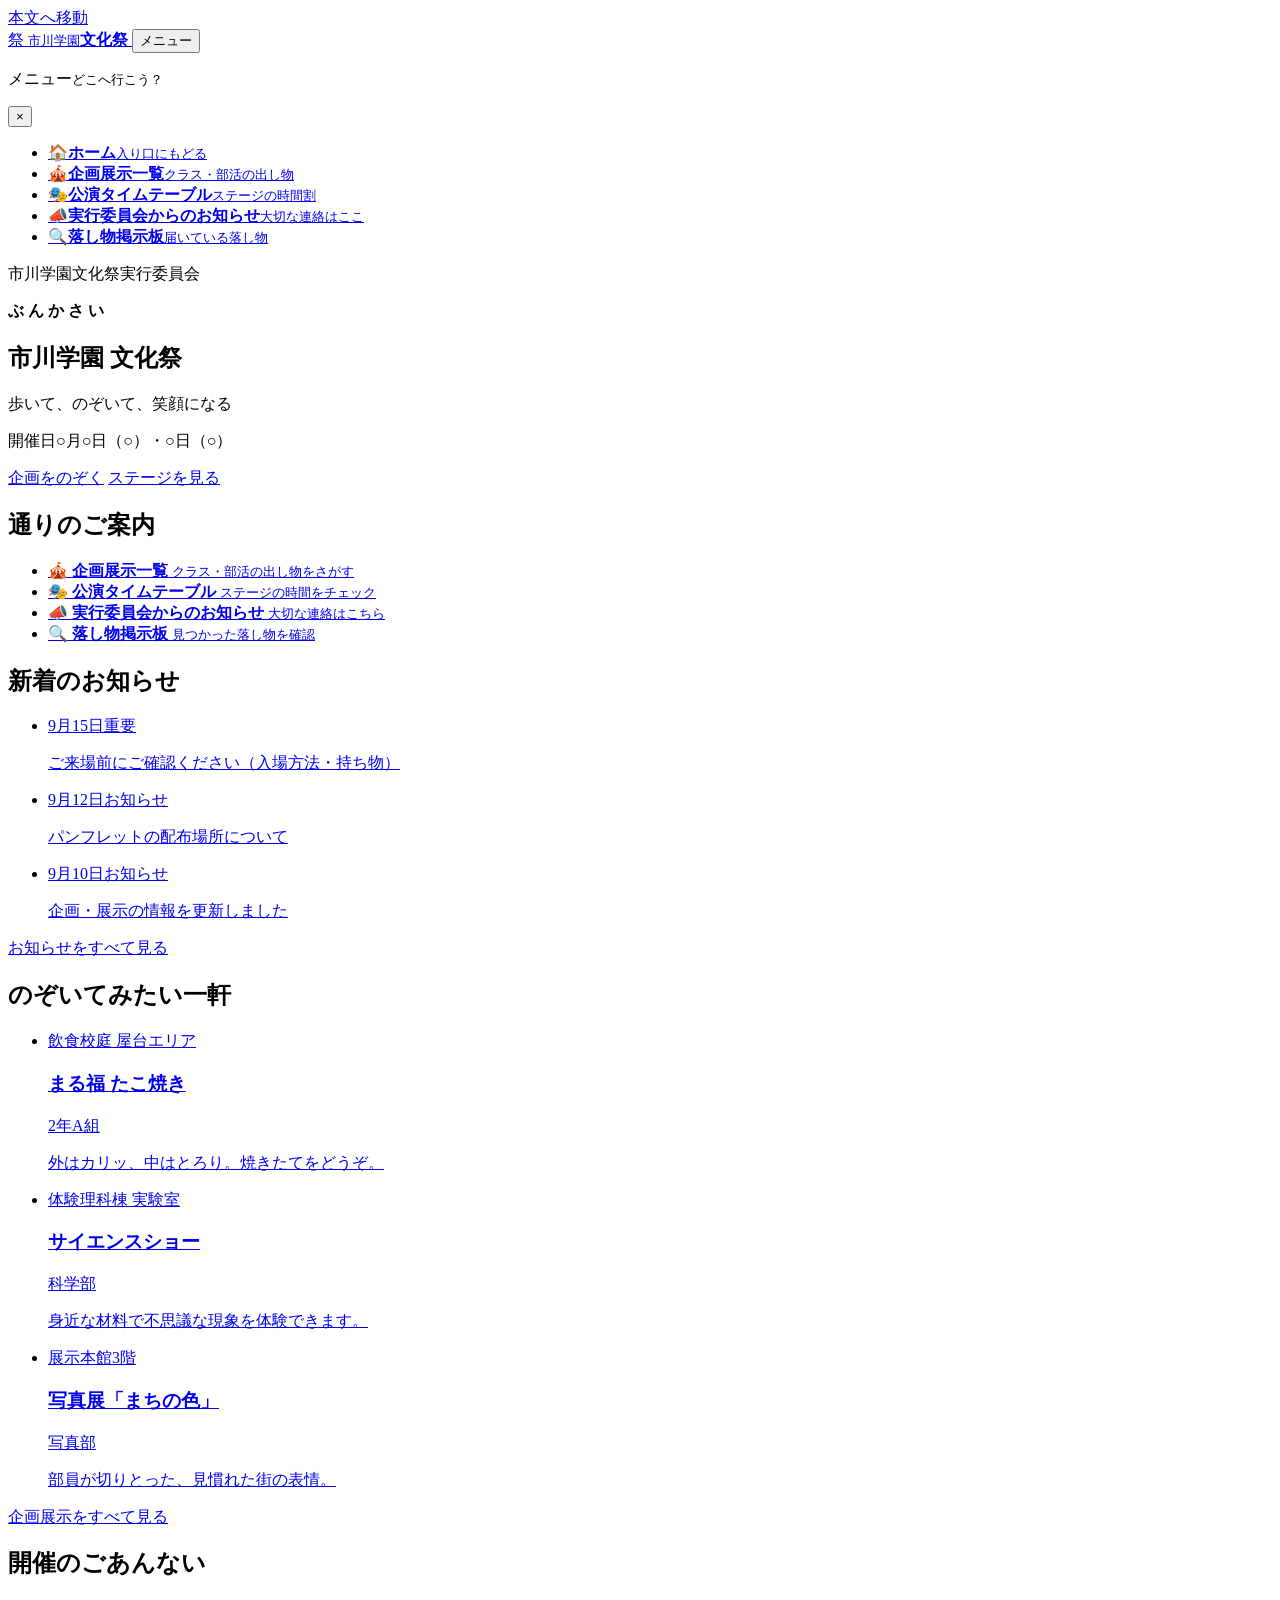
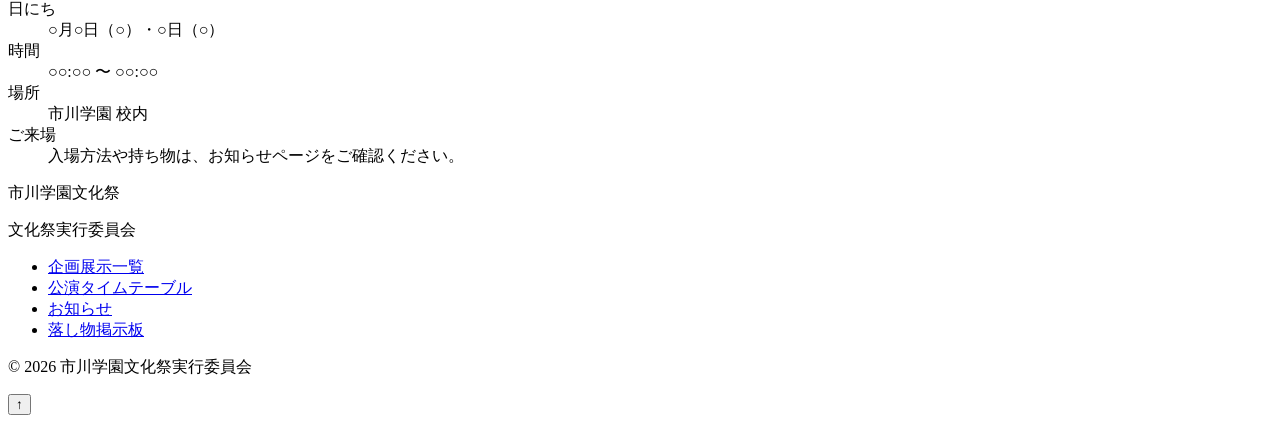
==== index.html @ 0e33b3a8 "Add files via upload" ====
<!DOCTYPE html>
<html lang="ja">
<head>
  <meta charset="UTF-8">
  <meta name="viewport" content="width=device-width, initial-scale=1, viewport-fit=cover">
  <meta name="theme-color" content="#FFF7E6">
  <title>市川学園文化祭 ホームページ</title>
  <meta name="description" content="市川学園文化祭のホームページ。企画展示、公演タイムテーブル、実行委員会からのお知らせ、落し物掲示板をご案内します。">
  <link rel="stylesheet" href="css/style.css">
  <script src="js/main.js" defer></script>
</head>
<body>
<a class="skip" href="#main">本文へ移動</a>

<div class="app">

  <!-- ===== ヘッダー ===== -->
  <header class="site-header">
    <div class="site-header__bar">
      <a class="brand" href="index.html" aria-label="市川学園文化祭 ホームへ">
        <span class="brand__mark" aria-hidden="true">祭</span>
        <span class="brand__text"><small>市川学園</small><strong>文化祭</strong></span>
      </a>
      <button class="menu-btn" type="button" aria-expanded="false" aria-controls="drawer" aria-label="メニューを開閉する" data-menu-toggle>
        <span class="menu-btn__icon" aria-hidden="true"><i></i><i></i><i></i></span>
        <span class="menu-btn__label">メニュー</span>
      </button>
    </div>
    <div class="awning" aria-hidden="true"></div>
  </header>

  <!-- ===== ハンバーガーメニュー ===== -->
  <div class="drawer-overlay" data-menu-close></div>
  <nav class="drawer" id="drawer" aria-label="メインメニュー">
    <div class="awning" aria-hidden="true"></div>
    <div class="drawer__head">
      <p class="drawer__title">メニュー<small>どこへ行こう？</small></p>
      <button class="drawer__close" type="button" data-menu-close aria-label="メニューを閉じる">×</button>
    </div>
    <ul class="drawer__list">
      <li data-c="mustard"><a href="index.html" aria-current="page"><span class="drawer__ico" aria-hidden="true">🏠</span><span><b>ホーム</b><small>入り口にもどる</small></span></a></li>
      <li data-c="red"><a href="exhibits.html"><span class="drawer__ico" aria-hidden="true">🎪</span><span><b>企画展示一覧</b><small>クラス・部活の出し物</small></span></a></li>
      <li data-c="blue"><a href="timetable.html"><span class="drawer__ico" aria-hidden="true">🎭</span><span><b>公演タイムテーブル</b><small>ステージの時間割</small></span></a></li>
      <li data-c="mustard"><a href="news.html"><span class="drawer__ico" aria-hidden="true">📣</span><span><b>実行委員会からのお知らせ</b><small>大切な連絡はここ</small></span></a></li>
      <li data-c="green"><a href="lostfound.html"><span class="drawer__ico" aria-hidden="true">🔍</span><span><b>落し物掲示板</b><small>届いている落し物</small></span></a></li>
    </ul>
    <p class="drawer__foot">市川学園文化祭実行委員会</p>
  </nav>

  <main id="main">

    <!-- ===== ホーム：最初に見せる看板 ===== -->
    <section class="hero" aria-labelledby="hero-title">
      <div class="lanterns" aria-hidden="true">
        <span class="lantern"><b>ぶ</b></span>
        <span class="lantern"><b>ん</b></span>
        <span class="lantern"><b>か</b></span>
        <span class="lantern"><b>さ</b></span>
        <span class="lantern"><b>い</b></span>
      </div>

      <div class="hero__sign">
        <h1 class="hero__title" id="hero-title">
          <span class="hero__school">市川学園</span>
          <span class="hero__fest">文化祭</span>
        </h1>
        <p class="hero__catch">歩いて、のぞいて、笑顔になる</p>
      </div>

      <!-- ★開催日は実際の日程に書きかえてください -->
      <p class="hero__date"><span>開催日</span>○月○日（○）・○日（○）</p>

      <div class="hero__cta">
        <a class="btn" href="exhibits.html">企画をのぞく</a>
        <a class="btn btn--ghost" href="timetable.html">ステージを見る</a>
      </div>
    </section>


    <!-- ===== 通りのご案内 ===== -->
    <section class="section" aria-labelledby="street-title">
      <h2 class="sec-title" id="street-title">通りのご案内</h2>
      <ul class="street">
        <li>
          <a class="shopfront shopfront--red" href="exhibits.html">
            <div class="awning" aria-hidden="true"></div>
            <div class="shopfront__body">
              <span class="shopfront__ico" aria-hidden="true">🎪</span>
              <strong>企画展示一覧</strong>
              <small>クラス・部活の出し物をさがす</small>
            </div>
          </a>
        </li>
        <li>
          <a class="shopfront shopfront--blue" href="timetable.html">
            <div class="awning" aria-hidden="true"></div>
            <div class="shopfront__body">
              <span class="shopfront__ico" aria-hidden="true">🎭</span>
              <strong>公演タイムテーブル</strong>
              <small>ステージの時間をチェック</small>
            </div>
          </a>
        </li>
        <li>
          <a class="shopfront shopfront--mustard" href="news.html">
            <div class="awning" aria-hidden="true"></div>
            <div class="shopfront__body">
              <span class="shopfront__ico" aria-hidden="true">📣</span>
              <strong>実行委員会からのお知らせ</strong>
              <small>大切な連絡はこちら</small>
            </div>
          </a>
        </li>
        <li>
          <a class="shopfront shopfront--green" href="lostfound.html">
            <div class="awning" aria-hidden="true"></div>
            <div class="shopfront__body">
              <span class="shopfront__ico" aria-hidden="true">🔍</span>
              <strong>落し物掲示板</strong>
              <small>見つかった落し物を確認</small>
            </div>
          </a>
        </li>
      </ul>
    </section>


    <!-- ===== 新着のお知らせ ===== -->
    <section class="section" aria-labelledby="news-title">
      <h2 class="sec-title" id="news-title">新着のお知らせ</h2>
      <ul class="news-mini">
        <li>
          <a href="news.html#n1">
            <div class="news-mini__meta"><time datetime="2026-09-15">9月15日</time><span class="tag tag--red">重要</span></div>
            <p class="news-mini__title">ご来場前にご確認ください（入場方法・持ち物）</p>
          </a>
        </li>
        <li>
          <a href="news.html#n2">
            <div class="news-mini__meta"><time datetime="2026-09-12">9月12日</time><span class="tag tag--blue">お知らせ</span></div>
            <p class="news-mini__title">パンフレットの配布場所について</p>
          </a>
        </li>
        <li>
          <a href="news.html#n3">
            <div class="news-mini__meta"><time datetime="2026-09-10">9月10日</time><span class="tag tag--blue">お知らせ</span></div>
            <p class="news-mini__title">企画・展示の情報を更新しました</p>
          </a>
        </li>
      </ul>
      <p class="more-link"><a href="news.html">お知らせをすべて見る</a></p>
    </section>


    <!-- ===== 気になる企画 ===== -->
    <section class="section" aria-labelledby="pick-title">
      <h2 class="sec-title" id="pick-title">のぞいてみたい一軒</h2>
      <ul class="hscroll">
        <li class="shop" data-category="food">
          <a class="shop__link" href="exhibits.html#e1">
            <div class="awning" aria-hidden="true"></div>
            <div class="shop__body">
              <div class="shop__meta"><span class="tag">飲食</span><span>校庭 屋台エリア</span></div>
              <h3 class="shop__title">まる福 たこ焼き</h3>
              <p class="shop__org">2年A組</p>
              <p class="shop__desc">外はカリッ、中はとろり。焼きたてをどうぞ。</p>
            </div>
          </a>
        </li>
        <li class="shop" data-category="experience">
          <a class="shop__link" href="exhibits.html#e5">
            <div class="awning" aria-hidden="true"></div>
            <div class="shop__body">
              <div class="shop__meta"><span class="tag">体験</span><span>理科棟 実験室</span></div>
              <h3 class="shop__title">サイエンスショー</h3>
              <p class="shop__org">科学部</p>
              <p class="shop__desc">身近な材料で不思議な現象を体験できます。</p>
            </div>
          </a>
        </li>
        <li class="shop" data-category="exhibit">
          <a class="shop__link" href="exhibits.html#e4">
            <div class="awning" aria-hidden="true"></div>
            <div class="shop__body">
              <div class="shop__meta"><span class="tag">展示</span><span>本館3階</span></div>
              <h3 class="shop__title">写真展「まちの色」</h3>
              <p class="shop__org">写真部</p>
              <p class="shop__desc">部員が切りとった、見慣れた街の表情。</p>
            </div>
          </a>
        </li>
      </ul>
      <p class="more-link"><a href="exhibits.html">企画展示をすべて見る</a></p>
    </section>


    <!-- ===== 開催のごあんない ===== -->
    <section class="section" aria-labelledby="info-title">
      <h2 class="sec-title" id="info-title">開催のごあんない</h2>
      <!-- ★実際の情報に書きかえてください -->
      <dl class="info">
        <div><dt>日にち</dt><dd>○月○日（○）・○日（○）</dd></div>
        <div><dt>時間</dt><dd>○○:○○ 〜 ○○:○○</dd></div>
        <div><dt>場所</dt><dd>市川学園 校内</dd></div>
        <div><dt>ご来場</dt><dd>入場方法や持ち物は、お知らせページをご確認ください。</dd></div>
      </dl>
    </section>

  </main>

  <!-- ===== フッター ===== -->
  <footer class="site-footer">
    <div class="bunting" aria-hidden="true"></div>
    <div class="site-footer__body">
      <p class="site-footer__name">市川学園文化祭</p>
      <p class="site-footer__sub">文化祭実行委員会</p>
      <ul class="footer-links">
        <li><a href="exhibits.html">企画展示一覧</a></li>
        <li><a href="timetable.html">公演タイムテーブル</a></li>
        <li><a href="news.html">お知らせ</a></li>
        <li><a href="lostfound.html">落し物掲示板</a></li>
      </ul>
      <p class="copy">© 2026 市川学園文化祭実行委員会</p>
    </div>
    <div class="pavement" aria-hidden="true"></div>
  </footer>

  <button class="to-top" type="button" aria-label="ページの先頭へ戻る">↑</button>
</div>
</body>
</html>
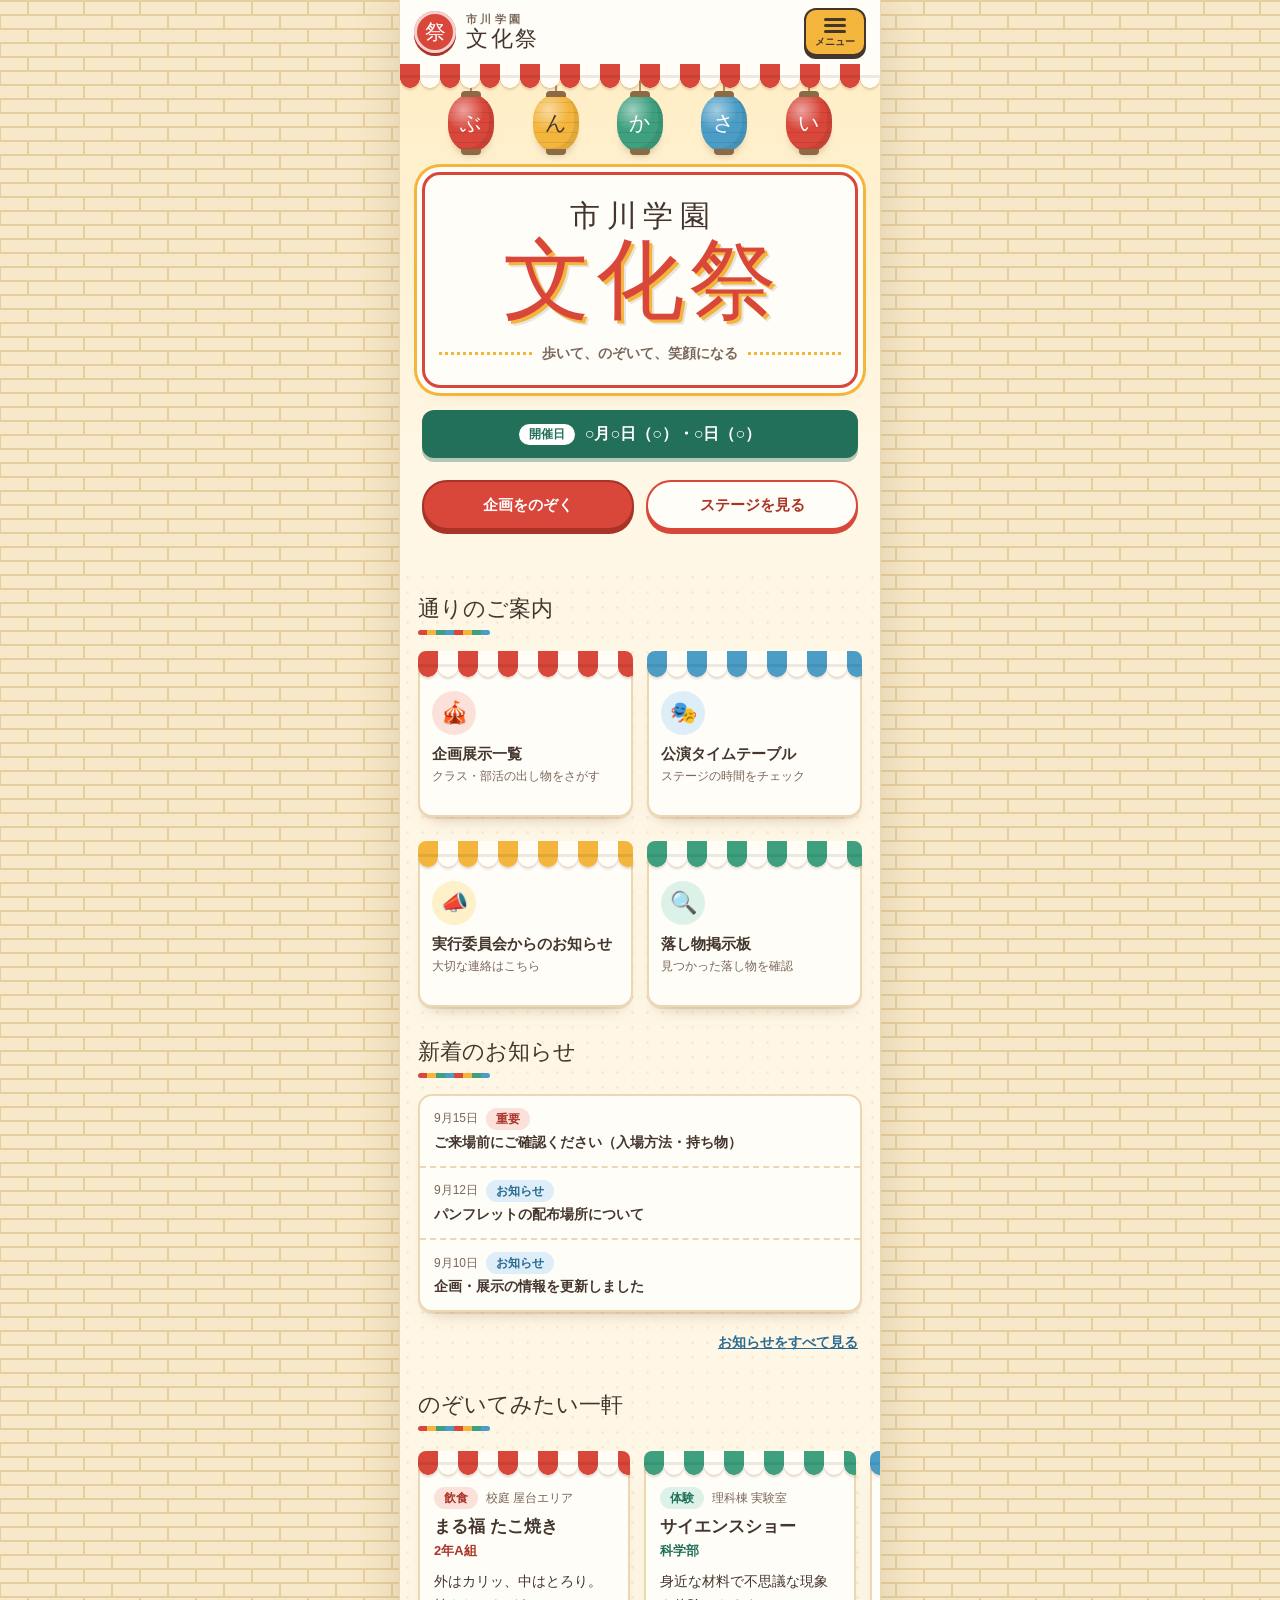
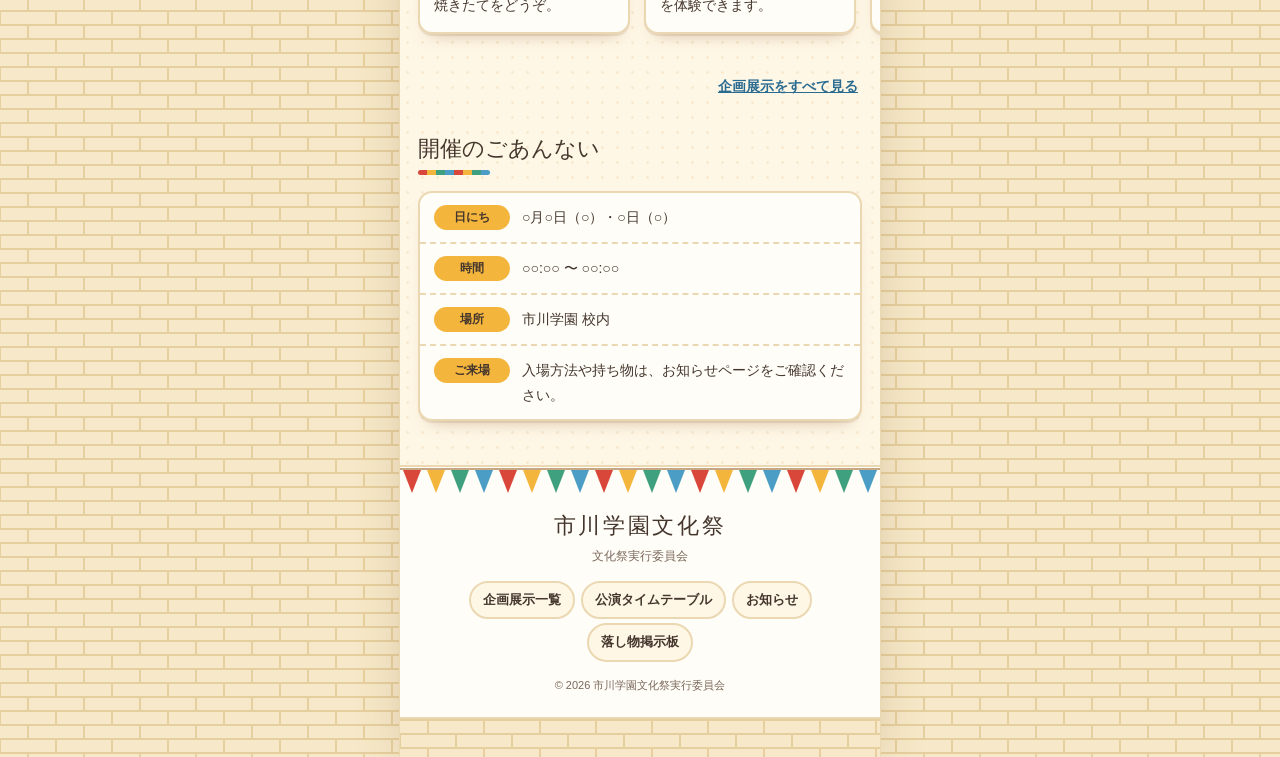
==== commit 7aef80c5: "Update index.html" ====
--- a/index.html
+++ b/index.html
@@ -6,7 +6,7 @@
   <meta name="theme-color" content="#FFF7E6">
   <title>市川学園文化祭 ホームページ</title>
   <meta name="description" content="市川学園文化祭のホームページ。企画展示、公演タイムテーブル、実行委員会からのお知らせ、落し物掲示板をご案内します。">
-  <link rel="stylesheet" href="css/style.css">
+  <link rel="stylesheet" href="style.css">
   <script src="js/main.js" defer></script>
 </head>
 <body>
--- a/style.css
+++ b/style.css
@@ -0,0 +1,1205 @@
+@charset "UTF-8";
+@import url("https://fonts.googleapis.com/css2?family=RocknRoll+One&family=Zen+Maru+Gothic:wght@400;500;700&display=swap");
+
+/* ==========================================================
+   市川学園文化祭 共通スタイル（全ページ共通）
+   テーマ：昼下がりの商店街
+   　日よけテント / 提灯 / 万国旗 / 石畳 / 掲示板
+   構成：
+     1. デザイントークン
+     2. ベース
+     3. レイアウト（アプリ枠・ヘッダー・ドロワー・フッター）
+     4. 共通パーツ（見出し・ボタン・タグ・チップ・検索）
+     5. ホーム
+     6. 企画展示一覧
+     7. 公演タイムテーブル
+     8. 実行委員会からのお知らせ
+     9. 落し物掲示板
+    10. モーション設定
+   ========================================================== */
+
+
+/* ---------- 1. デザイントークン ---------- */
+:root {
+  /* 画面幅：スマホ縦を基準。PCでは中央にこの幅で表示 */
+  --col: 480px;
+  --edge: max(0px, calc((100vw - var(--col)) / 2));
+
+  /* 地の色（すべて明るい生成り系） */
+  --cream: #FFF7E6;
+  --paper: #FFFDF7;
+  --sand: #F3E4C4;
+  --line: #EBD8B2;
+
+  /* 文字 */
+  --ink: #44362D;
+  --ink-soft: #7A675A;
+
+  /* 商店街の色：提灯の赤 / からし / 若草 / 空 */
+  --red: #D9463A;
+  --red-deep: #A93327;
+  --red-soft: #FCE1DB;
+
+  --mustard: #F4B53D;
+  --mustard-deep: #8A5E08;
+  --mustard-soft: #FEF0C9;
+
+  --green: #3EA07F;
+  --green-deep: #23705A;
+  --green-soft: #DCF2E8;
+
+  --blue: #4B9DC6;
+  --blue-deep: #2A6B90;
+  --blue-soft: #DDEEF8;
+
+  --rope: #B58B5C;
+
+  --shadow: 0 2px 0 rgba(140, 95, 45, .12), 0 10px 18px -12px rgba(140, 95, 45, .5);
+
+  --font-display: "RocknRoll One", "Zen Maru Gothic", "Hiragino Maru Gothic ProN", "Yu Gothic", sans-serif;
+  --font-body: "Zen Maru Gothic", "Hiragino Maru Gothic ProN", "Hiragino Kaku Gothic ProN", "Yu Gothic Medium", "Yu Gothic", Meiryo, sans-serif;
+
+  /* 石畳（SVG） */
+  --brick: url("data:image/svg+xml,%3Csvg xmlns='http://www.w3.org/2000/svg' width='56' height='28' viewBox='0 0 56 28'%3E%3Crect width='56' height='28' fill='%23F6E8C8'/%3E%3Cpath d='M0 1H56M0 15H56M28 1V15M0 15V29M56 15V29' stroke='%23E6CF9E' stroke-width='2' fill='none'/%3E%3C/svg%3E");
+
+  /* 万国旗（SVG） */
+  --bunting: url("data:image/svg+xml,%3Csvg xmlns='http://www.w3.org/2000/svg' width='96' height='32' viewBox='0 0 96 32'%3E%3Cpath d='M0 2H96' stroke='%23B58B5C' stroke-width='1.6'/%3E%3Cpath d='M3 3L21 3L12 26Z' fill='%23D9463A'/%3E%3Cpath d='M27 3L45 3L36 26Z' fill='%23F4B53D'/%3E%3Cpath d='M51 3L69 3L60 26Z' fill='%233EA07F'/%3E%3Cpath d='M75 3L93 3L84 26Z' fill='%234B9DC6'/%3E%3C/svg%3E");
+}
+
+/* ページごとのアクセント色 */
+.theme-red   { --acc: var(--red);     --acc-deep: var(--red-deep);     --acc-soft: var(--red-soft); }
+.theme-blue  { --acc: var(--blue);    --acc-deep: var(--blue-deep);    --acc-soft: var(--blue-soft); }
+.theme-mustard { --acc: var(--mustard); --acc-deep: var(--mustard-deep); --acc-soft: var(--mustard-soft); }
+.theme-green { --acc: var(--green);   --acc-deep: var(--green-deep);   --acc-soft: var(--green-soft); }
+
+
+/* ---------- 2. ベース ---------- */
+*, *::before, *::after { box-sizing: border-box; }
+
+html {
+  -webkit-text-size-adjust: 100%;
+  text-size-adjust: 100%;
+  scroll-behavior: smooth;
+}
+
+body {
+  margin: 0;
+  font-family: var(--font-body);
+  font-size: 15px;
+  line-height: 1.75;
+  color: var(--ink);
+  background-color: var(--sand);
+  background-image: var(--brick);
+  -webkit-font-smoothing: antialiased;
+}
+
+body.is-locked { overflow: hidden; }
+
+h1, h2, h3, p, dl, dd, ul, ol { margin: 0; padding: 0; }
+ul, ol { list-style: none; }
+img, svg { display: block; max-width: 100%; }
+a { color: var(--blue-deep); }
+button { font: inherit; color: inherit; }
+
+[hidden] { display: none !important; }
+
+:focus-visible {
+  outline: 3px solid var(--blue);
+  outline-offset: 2px;
+  border-radius: 6px;
+}
+
+.skip {
+  position: absolute;
+  left: 8px;
+  top: -80px;
+  z-index: 300;
+  padding: 8px 14px;
+  background: var(--paper);
+  border: 2px solid var(--ink);
+  border-radius: 8px;
+  font-weight: 700;
+}
+.skip:focus { top: 8px; }
+
+
+/* ---------- 3. レイアウト ---------- */
+.app {
+  position: relative;
+  max-width: var(--col);
+  min-height: 100vh;
+  min-height: 100dvh;
+  margin: 0 auto;
+  background-color: var(--cream);
+  background-image: radial-gradient(rgba(214, 160, 84, .16) 1px, transparent 1.6px);
+  background-size: 15px 15px;
+  box-shadow: 0 0 0 1px var(--line), 0 0 44px rgba(120, 80, 40, .18);
+  overflow-x: clip;
+}
+
+/* 日よけテント（ストライプ＋スカラップ） */
+.awning {
+  --awn: var(--red);
+  position: relative;
+  height: 14px;
+  background: repeating-linear-gradient(90deg, var(--awn) 0 20px, #FFFDF5 20px 40px);
+  box-shadow: inset 0 -3px 0 rgba(0, 0, 0, .08);
+}
+.awning::after {
+  content: "";
+  position: absolute;
+  left: 0;
+  right: 0;
+  top: 100%;
+  height: 10px;
+  background:
+    radial-gradient(circle at 10px 0, var(--awn) 9.5px, transparent 10px) 0 0 / 40px 10px repeat-x,
+    radial-gradient(circle at 30px 0, #FFFDF5 9.5px, transparent 10px) 0 0 / 40px 10px repeat-x;
+  filter: drop-shadow(0 2px 1px rgba(100, 60, 20, .2));
+}
+
+/* 万国旗 */
+.bunting {
+  height: 32px;
+  background: var(--bunting) repeat-x 0 0 / 96px 32px;
+}
+
+/* 石畳 */
+.pavement {
+  height: 40px;
+  background-image: var(--brick);
+  border-top: 2px solid var(--line);
+}
+
+/* ヘッダー */
+.site-header {
+  position: sticky;
+  top: 0;
+  z-index: 50;
+  background: var(--paper);
+}
+.site-header__bar {
+  display: flex;
+  align-items: center;
+  justify-content: space-between;
+  gap: 12px;
+  min-height: 62px;
+  padding: 8px 14px;
+}
+.brand {
+  display: flex;
+  align-items: center;
+  gap: 10px;
+  color: inherit;
+  text-decoration: none;
+}
+.brand__mark {
+  display: grid;
+  place-items: center;
+  flex: none;
+  width: 42px;
+  height: 42px;
+  border-radius: 50%;
+  background: var(--red);
+  color: #fff;
+  font-family: var(--font-display);
+  font-size: 21px;
+  box-shadow: inset 0 0 0 3px rgba(255, 255, 255, .75), 0 3px 0 var(--red-deep);
+}
+.brand__text {
+  display: flex;
+  flex-direction: column;
+  line-height: 1.15;
+}
+.brand__text small {
+  font-size: 11px;
+  font-weight: 700;
+  letter-spacing: .3em;
+  color: var(--ink-soft);
+}
+.brand__text strong {
+  font-family: var(--font-display);
+  font-weight: 400;
+  font-size: 22px;
+  letter-spacing: .12em;
+}
+
+/* ハンバーガーボタン */
+.menu-btn {
+  display: flex;
+  flex-direction: column;
+  align-items: center;
+  justify-content: center;
+  gap: 4px;
+  flex: none;
+  width: 62px;
+  height: 48px;
+  padding: 0;
+  border: 2px solid var(--ink);
+  border-radius: 12px;
+  background: var(--mustard);
+  box-shadow: 0 3px 0 var(--ink);
+  cursor: pointer;
+}
+.menu-btn:active { transform: translateY(2px); box-shadow: 0 1px 0 var(--ink); }
+.menu-btn__icon { position: relative; width: 22px; height: 15px; }
+.menu-btn__icon i {
+  position: absolute;
+  left: 0;
+  width: 100%;
+  height: 3px;
+  border-radius: 2px;
+  background: var(--ink);
+  transition: transform .25s, top .25s, opacity .2s;
+}
+.menu-btn__icon i:nth-child(1) { top: 0; }
+.menu-btn__icon i:nth-child(2) { top: 6px; }
+.menu-btn__icon i:nth-child(3) { top: 12px; }
+.menu-btn__label { font-size: 10px; font-weight: 700; line-height: 1; }
+.menu-btn[aria-expanded="true"] i:nth-child(1) { top: 6px; transform: rotate(45deg); }
+.menu-btn[aria-expanded="true"] i:nth-child(2) { opacity: 0; }
+.menu-btn[aria-expanded="true"] i:nth-child(3) { top: 6px; transform: rotate(-45deg); }
+
+/* ドロワー（ハンバーガーメニュー本体） */
+.drawer-overlay {
+  position: fixed;
+  top: 0;
+  bottom: 0;
+  left: var(--edge);
+  right: var(--edge);
+  z-index: 90;
+  background: rgba(90, 58, 34, .32);
+  opacity: 0;
+  visibility: hidden;
+  transition: opacity .3s, visibility 0s .3s;
+}
+.drawer-overlay.is-open {
+  opacity: 1;
+  visibility: visible;
+  transition: opacity .3s;
+}
+
+.drawer {
+  position: fixed;
+  top: 0;
+  bottom: 0;
+  right: var(--edge);
+  z-index: 100;
+  display: flex;
+  flex-direction: column;
+  width: min(86vw, 340px);
+  background: var(--cream);
+  border-left: 3px solid var(--mustard);
+  box-shadow: -12px 0 30px -12px rgba(90, 58, 34, .4);
+  transform: translateX(105%);
+  visibility: hidden;
+  transition: transform .32s cubic-bezier(.3, .9, .3, 1), visibility 0s .32s;
+  overflow-y: auto;
+  overscroll-behavior: contain;
+}
+.drawer.is-open {
+  transform: none;
+  visibility: visible;
+  transition: transform .32s cubic-bezier(.3, .9, .3, 1), visibility 0s;
+}
+.drawer .awning { --awn: var(--mustard); flex: none; height: 18px; }
+
+.drawer__head {
+  display: flex;
+  align-items: center;
+  justify-content: space-between;
+  padding: 24px 16px 10px 20px;
+}
+.drawer__title {
+  font-family: var(--font-display);
+  font-size: 22px;
+  line-height: 1.3;
+}
+.drawer__title small {
+  display: block;
+  font-family: var(--font-body);
+  font-size: 12px;
+  color: var(--ink-soft);
+}
+.drawer__close {
+  display: grid;
+  place-items: center;
+  width: 44px;
+  height: 44px;
+  border: 2px solid var(--line);
+  border-radius: 50%;
+  background: var(--paper);
+  font-size: 22px;
+  line-height: 1;
+  cursor: pointer;
+}
+.drawer__list {
+  display: flex;
+  flex-direction: column;
+  gap: 10px;
+  padding: 8px 16px 16px;
+}
+.drawer__list li { --c-soft: var(--mustard-soft); }
+.drawer__list li[data-c="red"]   { --c-soft: var(--red-soft); }
+.drawer__list li[data-c="blue"]  { --c-soft: var(--blue-soft); }
+.drawer__list li[data-c="green"] { --c-soft: var(--green-soft); }
+.drawer__list a {
+  display: flex;
+  align-items: center;
+  gap: 12px;
+  min-height: 62px;
+  padding: 10px 14px;
+  border: 2px solid var(--line);
+  border-radius: 14px;
+  background: var(--paper);
+  color: var(--ink);
+  text-decoration: none;
+}
+.drawer__list a:active { background: var(--mustard-soft); }
+.drawer__list a[aria-current="page"] {
+  border-color: var(--mustard);
+  background: var(--mustard-soft);
+}
+.drawer__ico {
+  display: grid;
+  place-items: center;
+  flex: none;
+  width: 42px;
+  height: 42px;
+  border-radius: 50%;
+  background: var(--c-soft);
+  font-size: 21px;
+}
+.drawer__list b { display: block; font-size: 15px; line-height: 1.4; }
+.drawer__list small { display: block; font-size: 12px; color: var(--ink-soft); line-height: 1.4; }
+.drawer__foot {
+  margin-top: auto;
+  padding: 14px 20px calc(18px + env(safe-area-inset-bottom));
+  font-size: 12px;
+  color: var(--ink-soft);
+  text-align: center;
+}
+
+/* フッター */
+.site-footer {
+  margin-top: 44px;
+  text-align: center;
+  background: var(--paper);
+  border-top: 2px solid var(--line);
+}
+.site-footer__body { padding: 8px 18px 22px; }
+.site-footer__name {
+  font-family: var(--font-display);
+  font-size: 22px;
+  letter-spacing: .12em;
+}
+.site-footer__sub { font-size: 12px; color: var(--ink-soft); }
+.footer-links {
+  display: flex;
+  flex-wrap: wrap;
+  justify-content: center;
+  gap: 4px 6px;
+  margin: 14px 0;
+}
+.footer-links a {
+  display: inline-block;
+  padding: 6px 12px;
+  border-radius: 999px;
+  color: var(--ink);
+  font-size: 13px;
+  font-weight: 700;
+  text-decoration: none;
+  background: var(--cream);
+  border: 2px solid var(--line);
+}
+.copy { font-size: 11px; color: var(--ink-soft); }
+.site-footer .pavement { padding-bottom: env(safe-area-inset-bottom); }
+
+/* ページ先頭へ戻る */
+.to-top {
+  position: fixed;
+  right: calc(var(--edge) + 14px);
+  bottom: calc(16px + env(safe-area-inset-bottom));
+  z-index: 40;
+  display: grid;
+  place-items: center;
+  width: 48px;
+  height: 48px;
+  border: 2px solid var(--red-deep);
+  border-radius: 50%;
+  background: var(--red);
+  color: #fff;
+  font-size: 20px;
+  font-weight: 700;
+  line-height: 1;
+  box-shadow: 0 4px 0 var(--red-deep);
+  cursor: pointer;
+  opacity: 0;
+  visibility: hidden;
+  transform: translateY(10px);
+  transition: opacity .25s, transform .25s, visibility 0s .25s;
+}
+.to-top.is-show {
+  opacity: 1;
+  visibility: visible;
+  transform: none;
+  transition: opacity .25s, transform .25s;
+}
+
+
+/* ---------- 4. 共通パーツ ---------- */
+.section { padding: 30px 18px 0; }
+
+.sec-title {
+  margin-bottom: 16px;
+  font-family: var(--font-display);
+  font-weight: 400;
+  font-size: 22px;
+  line-height: 1.35;
+}
+.sec-title::after {
+  content: "";
+  display: block;
+  width: 72px;
+  height: 5px;
+  margin-top: 6px;
+  border-radius: 3px;
+  background: repeating-linear-gradient(90deg, var(--red) 0 9px, var(--mustard) 9px 18px, var(--green) 18px 27px, var(--blue) 27px 36px);
+}
+.sec-note { margin: -6px 0 14px; font-size: 13px; color: var(--ink-soft); }
+
+.more-link { display: flex; justify-content: flex-end; margin-top: 12px; }
+.more-link a { padding: 6px 4px; font-weight: 700; font-size: 14px; }
+
+/* ボタン */
+.btn {
+  display: inline-flex;
+  align-items: center;
+  justify-content: center;
+  min-height: 50px;
+  padding: 0 16px;
+  border: 2px solid var(--red-deep);
+  border-radius: 999px;
+  background: var(--red);
+  color: #fff;
+  font-size: 15px;
+  font-weight: 700;
+  text-decoration: none;
+  box-shadow: 0 4px 0 var(--red-deep);
+}
+.btn:active { transform: translateY(3px); box-shadow: 0 1px 0 var(--red-deep); }
+.btn--ghost {
+  background: var(--paper);
+  border-color: var(--red);
+  color: var(--red-deep);
+  box-shadow: 0 4px 0 var(--red);
+}
+.btn--ghost:active { box-shadow: 0 1px 0 var(--red); }
+
+/* タグ */
+.tag {
+  display: inline-block;
+  padding: 1px 10px;
+  border-radius: 999px;
+  background: var(--tag-soft, var(--red-soft));
+  color: var(--tag-deep, var(--red-deep));
+  font-size: 12px;
+  font-weight: 700;
+  line-height: 1.7;
+  white-space: nowrap;
+}
+.tag--red     { --tag-soft: var(--red-soft);     --tag-deep: var(--red-deep); }
+.tag--blue    { --tag-soft: var(--blue-soft);    --tag-deep: var(--blue-deep); }
+.tag--green   { --tag-soft: var(--green-soft);   --tag-deep: var(--green-deep); }
+.tag--mustard { --tag-soft: var(--mustard-soft); --tag-deep: var(--mustard-deep); }
+
+/* パンくず */
+.crumbs { padding: 14px 18px 0; font-size: 12px; color: var(--ink-soft); }
+.crumbs a { color: var(--ink-soft); }
+.crumbs span[aria-current] { color: var(--ink); font-weight: 700; }
+
+/* 下層ページ：看板つきタイトル */
+.page-hero { position: relative; padding-bottom: 6px; background: linear-gradient(var(--acc-soft), var(--cream)); }
+.page-hero__plate {
+  position: relative;
+  margin: 30px 20px 0;
+  padding: 34px 16px 18px;
+  text-align: center;
+  background: var(--paper);
+  border: 3px solid var(--acc);
+  border-radius: 16px;
+  box-shadow: 0 0 0 5px var(--paper), 0 0 0 7px var(--acc-soft), var(--shadow);
+}
+.page-hero__ico {
+  position: absolute;
+  top: -24px;
+  left: 50%;
+  display: grid;
+  place-items: center;
+  width: 48px;
+  height: 48px;
+  border: 3px solid var(--acc);
+  border-radius: 50%;
+  background: var(--paper);
+  font-size: 23px;
+  transform: translateX(-50%);
+}
+.page-hero__title {
+  font-family: var(--font-display);
+  font-weight: 400;
+  font-size: clamp(24px, 7.4vw, 31px);
+  line-height: 1.35;
+  color: var(--acc-deep);
+}
+.page-hero__lead { margin-top: 6px; font-size: 13px; color: var(--ink-soft); }
+
+/* 絞り込み・検索 */
+.tools { display: flex; flex-direction: column; gap: 12px; }
+.search { position: relative; }
+.search__ico { position: absolute; left: 16px; top: 50%; font-size: 16px; transform: translateY(-50%); pointer-events: none; }
+.search input {
+  width: 100%;
+  min-height: 50px;
+  padding: 0 16px 0 44px;
+  border: 2px solid var(--line);
+  border-radius: 999px;
+  background: var(--paper);
+  color: var(--ink);
+  font: inherit;
+  font-size: 16px; /* iOSの自動ズーム防止 */
+}
+.search input::placeholder { color: #A9968A; }
+.search input:focus { border-color: var(--acc, var(--blue)); outline: none; box-shadow: 0 0 0 3px var(--acc-soft, var(--blue-soft)); }
+
+.chips { display: flex; flex-wrap: wrap; gap: 8px; }
+.chip {
+  display: inline-flex;
+  align-items: center;
+  gap: 6px;
+  min-height: 42px;
+  padding: 0 15px;
+  border: 2px solid var(--line);
+  border-radius: 999px;
+  background: var(--paper);
+  color: var(--ink);
+  font-size: 13px;
+  font-weight: 700;
+  cursor: pointer;
+}
+.chip[aria-pressed="true"] {
+  background: var(--stc, var(--acc, var(--red)));
+  border-color: var(--stc-deep, var(--acc-deep, var(--red-deep)));
+  color: #fff;
+}
+.chip--mustard[aria-pressed="true"] { color: var(--ink); }
+.chip--fav[aria-pressed="true"] {
+  background: var(--mustard);
+  border-color: var(--mustard-deep);
+  color: var(--ink);
+}
+.chip__dot { width: 10px; height: 10px; border-radius: 50%; background: var(--stc); box-shadow: 0 0 0 2px #fff; }
+
+.result-count { margin: 16px 0 12px; font-size: 13px; color: var(--ink-soft); }
+.result-count b { color: var(--ink); font-size: 15px; }
+
+.empty {
+  padding: 26px 16px;
+  text-align: center;
+  font-size: 14px;
+  color: var(--ink-soft);
+  background: var(--paper);
+  border: 2px dashed var(--line);
+  border-radius: 14px;
+}
+
+.bullets li { position: relative; padding-left: 1.2em; }
+.bullets li + li { margin-top: 4px; }
+.bullets li::before {
+  content: "";
+  position: absolute;
+  left: .2em;
+  top: .72em;
+  width: 7px;
+  height: 7px;
+  border-radius: 50%;
+  background: var(--acc, var(--red));
+}
+
+/* ページ内リンクで飛んだ先を強調 */
+:target { animation: target-flash 1.6s ease-out; }
+@keyframes target-flash { 0% { box-shadow: 0 0 0 6px var(--mustard); } 100% { box-shadow: 0 0 0 6px transparent; } }
+
+
+/* ---------- 5. ホーム ---------- */
+.hero {
+  position: relative;
+  padding-bottom: 34px;
+  text-align: center;
+  background: linear-gradient(#FFEEC6 0, var(--cream) 82%);
+}
+
+/* 提灯 */
+.lanterns {
+  position: relative;
+  display: flex;
+  justify-content: space-evenly;
+  padding: 0 10px;
+  height: 92px;
+}
+.lanterns::before {
+  content: "";
+  position: absolute;
+  left: 0;
+  right: 0;
+  top: 0;
+  height: 2px;
+  background: var(--rope);
+}
+.lantern {
+  position: relative;
+  padding-top: 16px;
+  transform-origin: 50% 0;
+  animation: sway 4.4s ease-in-out infinite;
+  --lc: var(--red);
+  --lt: #fff;
+}
+.lantern::before { /* 吊るし紐 */
+  content: "";
+  position: absolute;
+  left: 50%;
+  top: 0;
+  width: 2px;
+  height: 18px;
+  background: var(--rope);
+  transform: translateX(-50%);
+}
+.lantern b {
+  position: relative;
+  display: grid;
+  place-items: center;
+  width: 46px;
+  height: 58px;
+  border-radius: 50% / 44%;
+  background:
+    radial-gradient(circle at 34% 28%, rgba(255, 255, 255, .5), transparent 40%),
+    repeating-linear-gradient(0deg, transparent 0 9px, rgba(0, 0, 0, .09) 9px 10px),
+    var(--lc);
+  box-shadow: inset -5px -4px 0 rgba(0, 0, 0, .08), 0 8px 8px -6px rgba(100, 60, 20, .4);
+  color: var(--lt);
+  font-family: var(--font-display);
+  font-weight: 400;
+  font-size: 21px;
+}
+.lantern b::before,
+.lantern b::after { /* 上下の口金 */
+  content: "";
+  position: absolute;
+  left: 50%;
+  width: 20px;
+  height: 6px;
+  background: #8C6A45;
+  transform: translateX(-50%);
+}
+.lantern b::before { top: -3px; border-radius: 4px 4px 0 0; }
+.lantern b::after { bottom: -3px; border-radius: 0 0 4px 4px; }
+.lantern:nth-child(2) { --lc: var(--mustard); --lt: var(--ink); animation-delay: -1.1s; }
+.lantern:nth-child(3) { --lc: var(--green);   animation-delay: -2.2s; }
+.lantern:nth-child(4) { --lc: var(--blue);    animation-delay: -3.3s; }
+.lantern:nth-child(5) { animation-delay: -.6s; }
+@keyframes sway { 0%, 100% { transform: rotate(-3.2deg); } 50% { transform: rotate(3.2deg); } }
+
+/* 看板 */
+.hero__sign {
+  position: relative;
+  margin: 2px 22px 0;
+  padding: 24px 14px 20px;
+  background: var(--paper);
+  border: 3px solid var(--red);
+  border-radius: 18px;
+  box-shadow: 0 0 0 5px var(--paper), 0 0 0 8px var(--mustard), var(--shadow);
+  transform-origin: 50% 0;
+  animation: sign-drop 1.3s cubic-bezier(.3, 1.5, .5, 1) both;
+}
+@keyframes sign-drop {
+  0%   { transform: rotate(-5deg) translateY(-14px); opacity: 0; }
+  35%  { opacity: 1; }
+  100% { transform: none; }
+}
+.hero__title { font-family: var(--font-display); font-weight: 400; line-height: 1.1; }
+.hero__school {
+  display: block;
+  padding-left: .22em;
+  font-size: clamp(22px, 7.2vw, 30px);
+  letter-spacing: .22em;
+}
+.hero__fest {
+  display: block;
+  padding-left: .06em;
+  font-size: clamp(58px, 20vw, 88px);
+  letter-spacing: .06em;
+  color: var(--red);
+  text-shadow: 3px 3px 0 var(--mustard), 5px 5px 0 rgba(68, 54, 45, .12);
+}
+.hero__catch {
+  display: flex;
+  align-items: center;
+  gap: 10px;
+  margin-top: 12px;
+  font-size: 14px;
+  font-weight: 700;
+  color: var(--ink-soft);
+}
+.hero__catch::before,
+.hero__catch::after {
+  content: "";
+  flex: 1;
+  border-top: 3px dotted var(--mustard);
+}
+
+.hero__date {
+  display: flex;
+  align-items: center;
+  justify-content: center;
+  gap: 10px;
+  margin: 22px 22px 0;
+  padding: 10px 14px;
+  border-radius: 12px;
+  background: var(--green-deep);
+  color: #fff;
+  font-size: 16px;
+  font-weight: 700;
+  box-shadow: 0 4px 0 rgba(35, 112, 90, .35);
+}
+.hero__date span {
+  padding: 0 10px;
+  border-radius: 999px;
+  background: #fff;
+  color: var(--green-deep);
+  font-size: 12px;
+  line-height: 1.8;
+}
+.hero__cta {
+  display: grid;
+  grid-template-columns: 1fr 1fr;
+  gap: 12px;
+  margin: 22px 22px 0;
+}
+
+/* 通りのご案内（店先カード） */
+.street {
+  display: grid;
+  grid-template-columns: 1fr 1fr;
+  gap: 24px 14px;
+}
+.shopfront {
+  --awn: var(--red);
+  --soft: var(--red-soft);
+  display: block;
+  color: inherit;
+  text-decoration: none;
+}
+.shopfront--blue    { --awn: var(--blue);    --soft: var(--blue-soft); }
+.shopfront--mustard { --awn: var(--mustard); --soft: var(--mustard-soft); }
+.shopfront--green   { --awn: var(--green);   --soft: var(--green-soft); }
+.shopfront .awning { --awn: inherit; height: 16px; border-radius: 8px 8px 0 0; }
+.shopfront__body {
+  display: flex;
+  flex-direction: column;
+  gap: 2px;
+  min-height: 150px;
+  padding: 24px 12px 14px;
+  background: var(--paper);
+  border: 2px solid var(--line);
+  border-top: 0;
+  border-radius: 0 0 14px 14px;
+  box-shadow: var(--shadow);
+}
+.shopfront:active .shopfront__body { background: var(--soft); }
+.shopfront__ico {
+  display: grid;
+  place-items: center;
+  width: 44px;
+  height: 44px;
+  margin-bottom: 6px;
+  border-radius: 50%;
+  background: var(--soft);
+  font-size: 22px;
+}
+.shopfront__body strong { font-size: 15px; line-height: 1.45; }
+.shopfront__body small { font-size: 12px; line-height: 1.5; color: var(--ink-soft); }
+
+/* 新着のお知らせ（ホーム用） */
+.news-mini {
+  background: var(--paper);
+  border: 2px solid var(--line);
+  border-radius: 14px;
+  box-shadow: var(--shadow);
+  overflow: hidden;
+}
+.news-mini li + li { border-top: 2px dashed var(--line); }
+.news-mini a {
+  display: block;
+  padding: 12px 14px;
+  color: var(--ink);
+  text-decoration: none;
+}
+.news-mini a:active { background: var(--mustard-soft); }
+.news-mini__meta { display: flex; align-items: center; gap: 8px; font-size: 12px; color: var(--ink-soft); }
+.news-mini__title { margin-top: 2px; font-size: 14px; font-weight: 700; line-height: 1.55; }
+
+/* 気になる企画（横スクロール） */
+.hscroll {
+  display: flex;
+  gap: 14px;
+  margin: 0 -18px;
+  padding: 4px 18px 22px;
+  overflow-x: auto;
+  scroll-snap-type: x mandatory;
+  scroll-padding-left: 18px;
+  scrollbar-width: none;
+}
+.hscroll::-webkit-scrollbar { display: none; }
+.hscroll > li { flex: 0 0 212px; scroll-snap-align: start; }
+
+/* 開催のごあんない */
+.info {
+  background: var(--paper);
+  border: 2px solid var(--line);
+  border-radius: 14px;
+  box-shadow: var(--shadow);
+  overflow: hidden;
+}
+.info > div {
+  display: grid;
+  grid-template-columns: 76px 1fr;
+  align-items: start;
+  gap: 12px;
+  padding: 12px 14px;
+}
+.info > div + div { border-top: 2px dashed var(--line); }
+.info dt {
+  padding: 2px 0;
+  border-radius: 999px;
+  background: var(--mustard);
+  font-size: 12px;
+  font-weight: 700;
+  text-align: center;
+}
+.info dd { font-size: 14px; }
+
+
+/* ---------- 6. 企画展示一覧 ---------- */
+.shop-list { display: flex; flex-direction: column; gap: 26px; }
+
+.shop {
+  --awn: var(--red);
+  --awn-soft: var(--red-soft);
+  --awn-deep: var(--red-deep);
+  scroll-margin-top: 96px;
+}
+.shop[data-category="exhibit"]    { --awn: var(--blue);    --awn-soft: var(--blue-soft);    --awn-deep: var(--blue-deep); }
+.shop[data-category="experience"] { --awn: var(--green);   --awn-soft: var(--green-soft);   --awn-deep: var(--green-deep); }
+.shop[data-category="goods"]      { --awn: var(--mustard); --awn-soft: var(--mustard-soft); --awn-deep: var(--mustard-deep); }
+
+.shop .awning { --awn: inherit; height: 14px; border-radius: 8px 8px 0 0; }
+.shop__link { display: block; color: inherit; text-decoration: none; }
+.shop__body {
+  padding: 22px 14px 14px;
+  background: var(--paper);
+  border: 2px solid var(--line);
+  border-top: 0;
+  border-radius: 0 0 14px 14px;
+  box-shadow: var(--shadow);
+}
+.shop__meta { display: flex; flex-wrap: wrap; align-items: center; gap: 4px 8px; font-size: 12px; color: var(--ink-soft); }
+.shop .tag { background: var(--awn-soft); color: var(--awn-deep); }
+.shop__title { margin-top: 6px; font-size: 17px; font-weight: 700; line-height: 1.45; }
+.shop__org { font-size: 13px; font-weight: 700; color: var(--awn-deep); }
+.shop__desc { margin-top: 6px; font-size: 14px; color: var(--ink); }
+
+/* ホームの「気になる企画」用：説明文を短く */
+.hscroll .shop__desc { display: -webkit-box; -webkit-line-clamp: 2; -webkit-box-orient: vertical; overflow: hidden; }
+
+
+/* ---------- 7. 公演タイムテーブル ---------- */
+.st-gym  { --stc: var(--blue);  --stc-deep: var(--blue-deep);  --stc-soft: var(--blue-soft); }
+.st-hall { --stc: var(--red);   --stc-deep: var(--red-deep);   --stc-soft: var(--red-soft); }
+.st-yard { --stc: var(--green); --stc-deep: var(--green-deep); --stc-soft: var(--green-soft); }
+
+.daytabs { display: grid; grid-template-columns: 1fr 1fr; gap: 8px; margin-bottom: 16px; }
+.daytab {
+  display: flex;
+  flex-direction: column;
+  align-items: center;
+  min-height: 60px;
+  padding: 8px 6px;
+  border: 2px solid var(--line);
+  border-radius: 14px;
+  background: var(--paper);
+  color: var(--ink);
+  cursor: pointer;
+}
+.daytab b { font-family: var(--font-display); font-weight: 400; font-size: 20px; line-height: 1.3; }
+.daytab small { font-size: 12px; color: var(--ink-soft); line-height: 1.4; }
+.daytab[aria-selected="true"] {
+  background: var(--blue);
+  border-color: var(--blue-deep);
+  box-shadow: 0 4px 0 var(--blue-deep);
+  color: #fff;
+}
+.daytab[aria-selected="true"] small { color: #fff; }
+
+.tt-tools { display: flex; flex-direction: column; gap: 10px; }
+
+.timeline { margin-top: 4px; }
+.slot {
+  position: relative;
+  display: grid;
+  grid-template-columns: 58px 1fr;
+  column-gap: 22px;
+  padding-bottom: 16px;
+}
+.tt-foot { margin: 22px 0 0; }
+.slot::before { /* 縦の点線 */
+  content: "";
+  position: absolute;
+  left: 68px;
+  top: 16px;
+  bottom: -14px;
+  border-left: 2px dashed var(--line);
+}
+.slot.is-last::before { display: none; }
+.slot::after { /* 丸印 */
+  content: "";
+  position: absolute;
+  left: 62px;
+  top: 10px;
+  width: 14px;
+  height: 14px;
+  border: 3px solid var(--cream);
+  border-radius: 50%;
+  background: var(--stc);
+  box-shadow: 0 0 0 2px var(--stc);
+}
+.slot__time { padding-top: 4px; text-align: right; line-height: 1.25; }
+.slot__time b { display: block; font-family: var(--font-display); font-weight: 400; font-size: 19px; }
+.slot__time small { font-size: 11.5px; color: var(--ink-soft); }
+
+.slot__card {
+  position: relative;
+  padding: 10px 50px 12px 14px;
+  background: var(--paper);
+  border: 2px solid var(--line);
+  border-left: 7px solid var(--stc);
+  border-radius: 6px 14px 14px 6px;
+  box-shadow: var(--shadow);
+}
+.slot__place {
+  display: inline-block;
+  padding: 0 9px;
+  border-radius: 999px;
+  background: var(--stc-soft);
+  color: var(--stc-deep);
+  font-size: 12px;
+  font-weight: 700;
+  line-height: 1.8;
+}
+.slot__title { margin-top: 2px; font-size: 16px; font-weight: 700; line-height: 1.5; }
+.slot__by { font-size: 13px; color: var(--ink-soft); }
+
+.star {
+  position: absolute;
+  top: 4px;
+  right: 2px;
+  display: grid;
+  place-items: center;
+  width: 46px;
+  height: 46px;
+  padding: 0;
+  border: 0;
+  background: none;
+  color: #C9B393;
+  font-size: 26px;
+  line-height: 1;
+  cursor: pointer;
+}
+.star[aria-pressed="true"] { color: var(--mustard); text-shadow: 0 0 0 var(--mustard-deep); }
+.star:active { transform: scale(1.2); }
+
+
+/* ---------- 8. 実行委員会からのお知らせ ---------- */
+.notice-list { display: flex; flex-direction: column; gap: 14px; }
+
+.notice {
+  --n: var(--blue);
+  --n-soft: var(--blue-soft);
+  --n-deep: var(--blue-deep);
+  position: relative;
+  background: var(--paper);
+  border: 2px solid var(--line);
+  border-left: 8px solid var(--n);
+  border-radius: 6px 14px 14px 6px;
+  box-shadow: var(--shadow);
+  scroll-margin-top: 96px;
+}
+.notice[data-category="important"] { --n: var(--red);     --n-soft: var(--red-soft);     --n-deep: var(--red-deep); background: #FFF9F5; }
+.notice[data-category="caution"]   { --n: var(--mustard); --n-soft: var(--mustard-soft); --n-deep: var(--mustard-deep); }
+
+.notice summary {
+  display: grid;
+  grid-template-columns: 1fr 22px;
+  align-items: center;
+  gap: 2px 8px;
+  min-height: 60px;
+  padding: 12px 14px;
+  list-style: none;
+  cursor: pointer;
+}
+.notice summary::-webkit-details-marker { display: none; }
+.notice summary::after {
+  content: "";
+  grid-column: 2;
+  grid-row: 1 / span 2;
+  width: 10px;
+  height: 10px;
+  margin-left: 4px;
+  border-right: 3px solid var(--n-deep);
+  border-bottom: 3px solid var(--n-deep);
+  transform: translateY(-3px) rotate(45deg);
+  transition: transform .25s;
+}
+.notice[open] summary::after { transform: translateY(2px) rotate(-135deg); }
+.notice__meta { display: flex; align-items: center; gap: 8px; font-size: 12px; color: var(--ink-soft); }
+.notice .tag { background: var(--n-soft); color: var(--n-deep); }
+.notice__title { font-size: 15px; font-weight: 700; line-height: 1.55; }
+.notice__body {
+  margin: 0 14px;
+  padding: 12px 0 16px;
+  border-top: 2px dashed var(--line);
+  font-size: 14px;
+}
+.notice__body p + p,
+.notice__body p + ul { margin-top: 8px; }
+
+
+/* ---------- 9. 落し物掲示板 ---------- */
+.steps { counter-reset: step; display: flex; flex-direction: column; gap: 10px; }
+.steps li {
+  counter-increment: step;
+  position: relative;
+  padding: 10px 14px 10px 54px;
+  background: var(--paper);
+  border: 2px solid var(--line);
+  border-radius: 14px;
+  font-size: 14px;
+}
+.steps li::before {
+  content: counter(step);
+  position: absolute;
+  left: 12px;
+  top: 50%;
+  display: grid;
+  place-items: center;
+  width: 30px;
+  height: 30px;
+  border-radius: 50%;
+  background: var(--green);
+  color: #fff;
+  font-family: var(--font-display);
+  font-size: 15px;
+  transform: translateY(-50%);
+}
+.steps strong { display: block; font-size: 15px; }
+
+.board {
+  display: grid;
+  grid-template-columns: 1fr 1fr;
+  gap: 24px 12px;
+  padding: 26px 12px 20px;
+  background: #F6E3BC;
+  border: 9px solid #DDB985;
+  border-radius: 14px;
+  box-shadow: inset 0 3px 8px rgba(120, 80, 30, .2), var(--shadow);
+}
+.note {
+  --tape: rgba(244, 181, 61, .7);
+  --rot: -1.2deg;
+  position: relative;
+  padding: 24px 11px 12px;
+  background: #FFFEFA;
+  box-shadow: 0 4px 7px rgba(100, 60, 20, .2);
+  transform: rotate(var(--rot));
+  scroll-margin-top: 96px;
+}
+.note:nth-child(even) { --rot: 1.1deg; --tape: rgba(75, 157, 198, .55); }
+.note:nth-child(3n) { --tape: rgba(62, 160, 127, .55); }
+.note::before { /* マスキングテープ */
+  content: "";
+  position: absolute;
+  top: -9px;
+  left: 50%;
+  width: 56px;
+  height: 18px;
+  background: var(--tape);
+  transform: translateX(-50%) rotate(-2deg);
+}
+.note__ico { font-size: 28px; line-height: 1; }
+.note__name { margin-top: 6px; font-size: 14px; font-weight: 700; line-height: 1.45; }
+.note__list { margin-top: 8px; font-size: 12.5px; line-height: 1.55; }
+.note__list div + div { margin-top: 4px; }
+.note__list dt { font-size: 11.5px; font-weight: 700; color: var(--ink-soft); }
+.note__status {
+  display: inline-block;
+  margin-top: 8px;
+  padding: 0 10px;
+  border-radius: 999px;
+  background: var(--green-soft);
+  color: var(--green-deep);
+  font-size: 12px;
+  font-weight: 700;
+  line-height: 1.8;
+}
+.note[data-status="returned"] { filter: saturate(.5); }
+.note[data-status="returned"] .note__ico,
+.note[data-status="returned"] .note__name,
+.note[data-status="returned"] .note__list { opacity: .5; }
+.note[data-status="returned"] .note__status { background: #EEE4D2; color: var(--ink-soft); }
+.note[data-status="returned"]::after { /* 返却済スタンプ */
+  content: "返却済";
+  position: absolute;
+  right: 8px;
+  top: 34px;
+  padding: 2px 8px;
+  border: 3px double var(--red);
+  border-radius: 6px;
+  color: var(--red);
+  font-family: var(--font-display);
+  font-size: 16px;
+  transform: rotate(-12deg);
+}
+
+.callout {
+  margin-top: 26px;
+  padding: 14px 16px;
+  background: var(--mustard-soft);
+  border: 2px dashed var(--mustard);
+  border-radius: 14px;
+  font-size: 14px;
+}
+.callout strong { display: block; margin-bottom: 2px; }
+
+
+/* ---------- 10. モーション設定 ---------- */
+@media (max-width: 340px) {
+  .board { grid-template-columns: 1fr; }
+  .street { gap: 22px 10px; }
+}
+
+@media (prefers-reduced-motion: reduce) {
+  html { scroll-behavior: auto; }
+  *, *::before, *::after {
+    animation-duration: .01ms !important;
+    animation-iteration-count: 1 !important;
+    transition-duration: .01ms !important;
+  }
+}
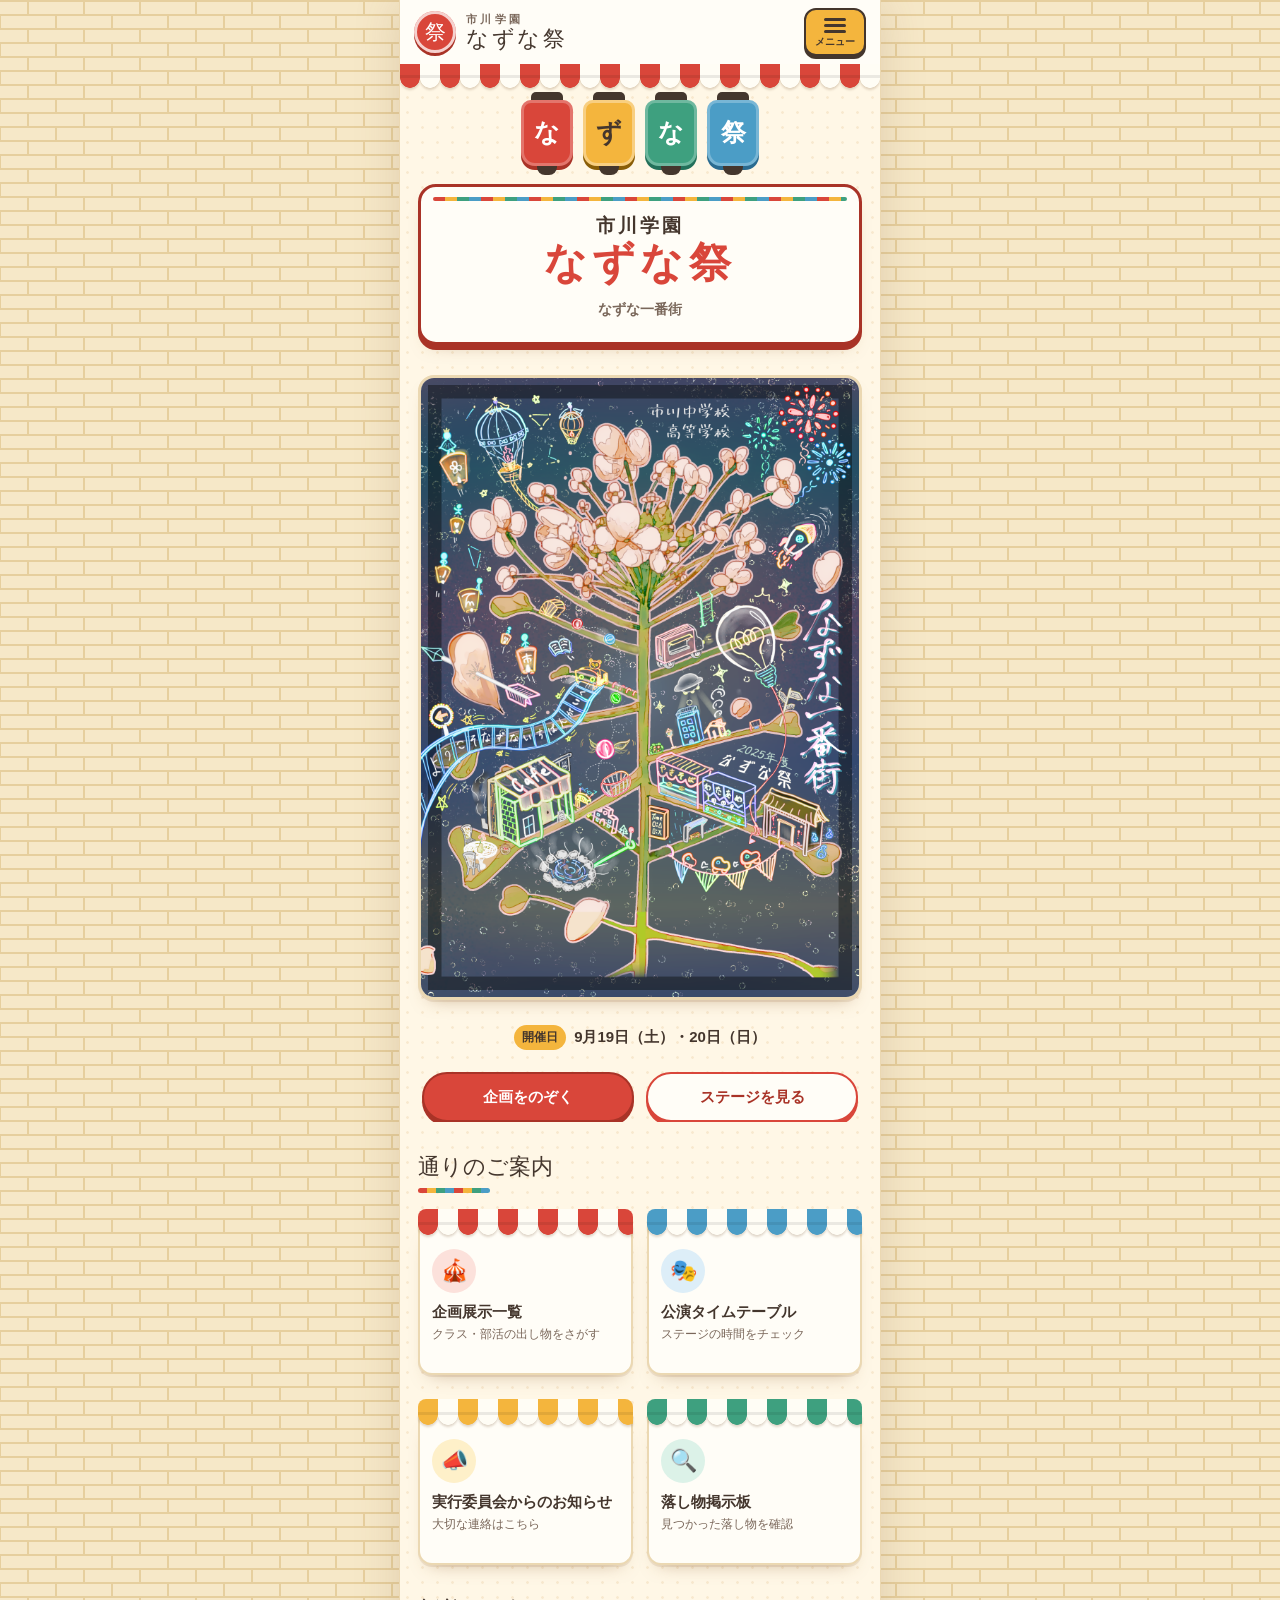
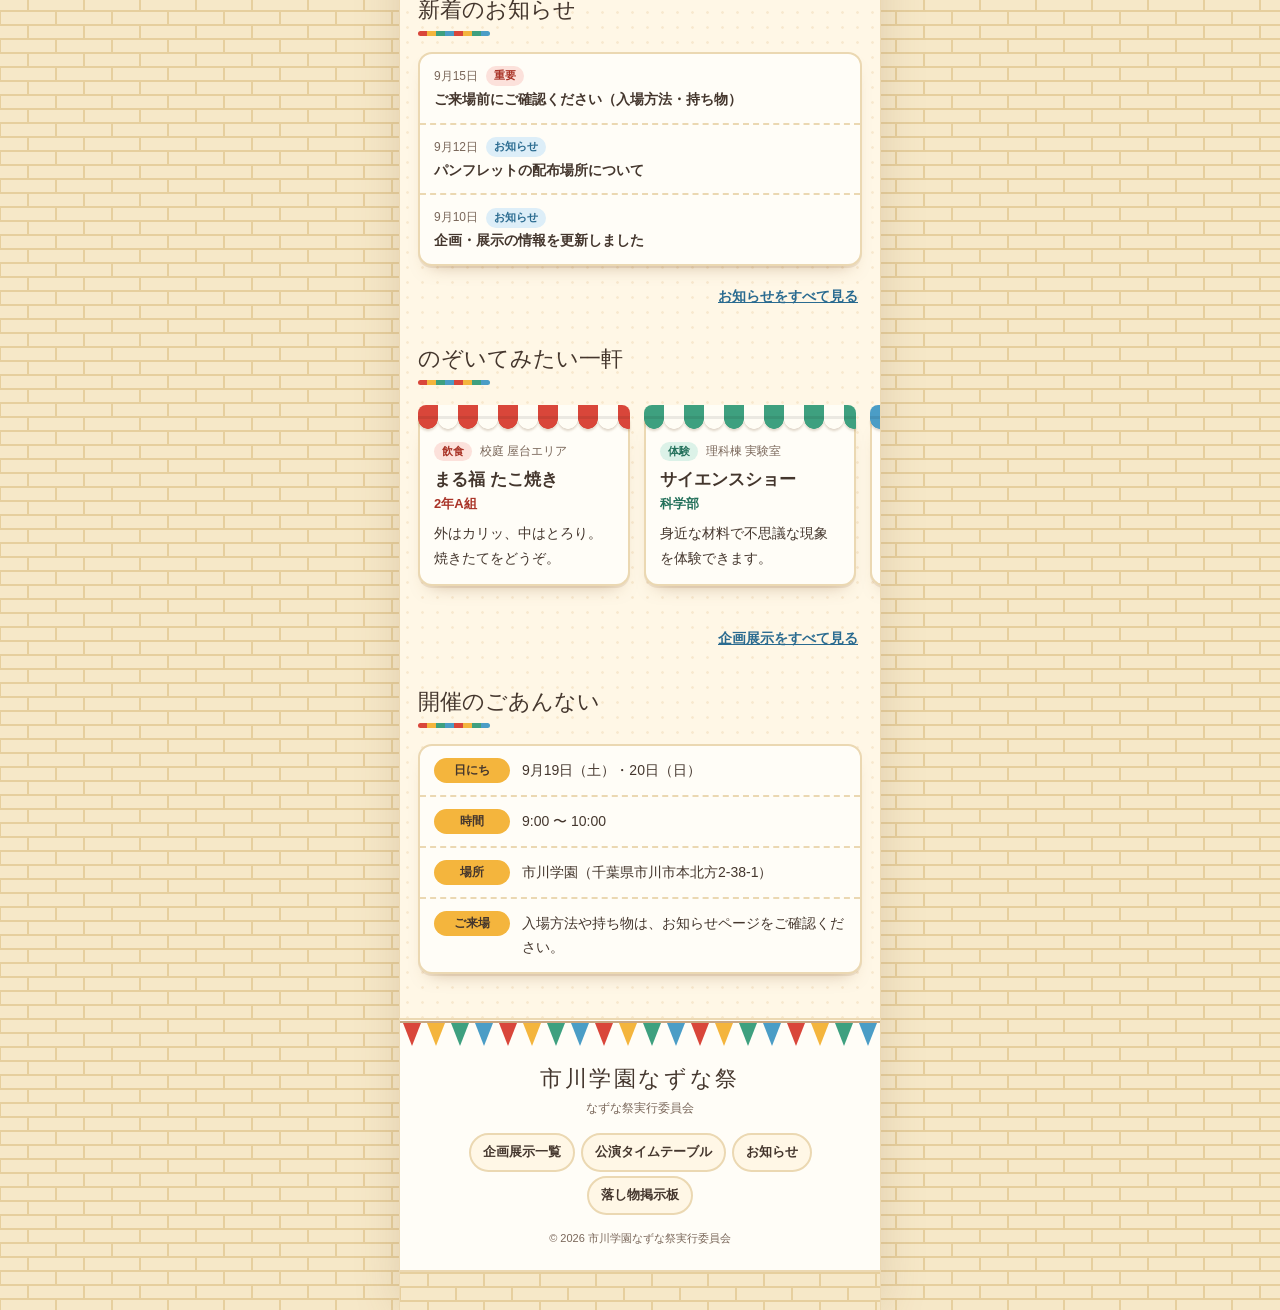
==== commit b69e1620: "Add files via upload" ====
--- a/index.html
+++ b/index.html
@@ -4,11 +4,12 @@
   <meta charset="UTF-8">
   <meta name="viewport" content="width=device-width, initial-scale=1, viewport-fit=cover">
   <meta name="theme-color" content="#FFF7E6">
-  <title>市川学園文化祭 ホームページ</title>
-  <meta name="description" content="市川学園文化祭のホームページ。企画展示、公演タイムテーブル、実行委員会からのお知らせ、落し物掲示板をご案内します。">
+  <title>市川学園なずな祭 ホームページ</title>
+  <meta name="description" content="市川学園なずな祭のホームページ。企画展示、公演タイムテーブル、実行委員会からのお知らせ、落し物掲示板をご案内します。">
   <link rel="stylesheet" href="style.css">
-  <script src="js/main.js" defer></script>
+  <script src="main.js" defer></script>
 </head>
+
 <body>
 <a class="skip" href="#main">本文へ移動</a>
 
@@ -17,215 +18,517 @@
   <!-- ===== ヘッダー ===== -->
   <header class="site-header">
     <div class="site-header__bar">
-      <a class="brand" href="index.html" aria-label="市川学園文化祭 ホームへ">
+      <a class="brand" href="index.html" aria-label="市川学園なずな祭 ホームへ">
         <span class="brand__mark" aria-hidden="true">祭</span>
-        <span class="brand__text"><small>市川学園</small><strong>文化祭</strong></span>
+
+        <span class="brand__text">
+          <small>市川学園</small>
+          <strong>なずな祭</strong>
+        </span>
       </a>
-      <button class="menu-btn" type="button" aria-expanded="false" aria-controls="drawer" aria-label="メニューを開閉する" data-menu-toggle>
-        <span class="menu-btn__icon" aria-hidden="true"><i></i><i></i><i></i></span>
+
+      <button
+        class="menu-btn"
+        type="button"
+        aria-expanded="false"
+        aria-controls="drawer"
+        aria-label="メニューを開閉する"
+        data-menu-toggle
+      >
+        <span class="menu-btn__icon" aria-hidden="true">
+          <i></i>
+          <i></i>
+          <i></i>
+        </span>
         <span class="menu-btn__label">メニュー</span>
       </button>
     </div>
+
     <div class="awning" aria-hidden="true"></div>
   </header>
 
+
   <!-- ===== ハンバーガーメニュー ===== -->
   <div class="drawer-overlay" data-menu-close></div>
+
   <nav class="drawer" id="drawer" aria-label="メインメニュー">
     <div class="awning" aria-hidden="true"></div>
+
     <div class="drawer__head">
-      <p class="drawer__title">メニュー<small>どこへ行こう？</small></p>
-      <button class="drawer__close" type="button" data-menu-close aria-label="メニューを閉じる">×</button>
+      <p class="drawer__title">
+        メニュー
+        <small>どこへ行こう？</small>
+      </p>
+
+      <button
+        class="drawer__close"
+        type="button"
+        data-menu-close
+        aria-label="メニューを閉じる"
+      >
+        ×
+      </button>
     </div>
+
     <ul class="drawer__list">
-      <li data-c="mustard"><a href="index.html" aria-current="page"><span class="drawer__ico" aria-hidden="true">🏠</span><span><b>ホーム</b><small>入り口にもどる</small></span></a></li>
-      <li data-c="red"><a href="exhibits.html"><span class="drawer__ico" aria-hidden="true">🎪</span><span><b>企画展示一覧</b><small>クラス・部活の出し物</small></span></a></li>
-      <li data-c="blue"><a href="timetable.html"><span class="drawer__ico" aria-hidden="true">🎭</span><span><b>公演タイムテーブル</b><small>ステージの時間割</small></span></a></li>
-      <li data-c="mustard"><a href="news.html"><span class="drawer__ico" aria-hidden="true">📣</span><span><b>実行委員会からのお知らせ</b><small>大切な連絡はここ</small></span></a></li>
-      <li data-c="green"><a href="lostfound.html"><span class="drawer__ico" aria-hidden="true">🔍</span><span><b>落し物掲示板</b><small>届いている落し物</small></span></a></li>
+      <li data-c="mustard">
+        <a href="index.html" aria-current="page">
+          <span class="drawer__ico" aria-hidden="true">🏠</span>
+          <span>
+            <b>ホーム</b>
+            <small>入り口にもどる</small>
+          </span>
+        </a>
+      </li>
+
+      <li data-c="red">
+        <a href="exhibits.html">
+          <span class="drawer__ico" aria-hidden="true">🎪</span>
+          <span>
+            <b>企画展示一覧</b>
+            <small>クラス・部活の出し物</small>
+          </span>
+        </a>
+      </li>
+
+      <li data-c="blue">
+        <a href="timetable.html">
+          <span class="drawer__ico" aria-hidden="true">🎭</span>
+          <span>
+            <b>公演タイムテーブル</b>
+            <small>ステージの時間割</small>
+          </span>
+        </a>
+      </li>
+
+      <li data-c="mustard">
+        <a href="news.html">
+          <span class="drawer__ico" aria-hidden="true">📣</span>
+          <span>
+            <b>実行委員会からのお知らせ</b>
+            <small>大切な連絡はここ</small>
+          </span>
+        </a>
+      </li>
+
+      <li data-c="green">
+        <a href="lostfound.html">
+          <span class="drawer__ico" aria-hidden="true">🔍</span>
+          <span>
+            <b>落し物掲示板</b>
+            <small>届いている落し物</small>
+          </span>
+        </a>
+      </li>
     </ul>
-    <p class="drawer__foot">市川学園文化祭実行委員会</p>
+
+    <p class="drawer__foot">
+      市川学園なずな祭実行委員会
+    </p>
   </nav>
 
+
   <main id="main">
 
-    <!-- ===== ホーム：最初に見せる看板 ===== -->
+    <!-- ===== ホーム ===== -->
     <section class="hero" aria-labelledby="hero-title">
+
       <div class="lanterns" aria-hidden="true">
-        <span class="lantern"><b>ぶ</b></span>
-        <span class="lantern"><b>ん</b></span>
-        <span class="lantern"><b>か</b></span>
-        <span class="lantern"><b>さ</b></span>
-        <span class="lantern"><b>い</b></span>
+        <span class="lantern"><b>な</b></span>
+        <span class="lantern"><b>ず</b></span>
+        <span class="lantern"><b>な</b></span>
+        <span class="lantern"><b>祭</b></span>
       </div>
 
       <div class="hero__sign">
         <h1 class="hero__title" id="hero-title">
           <span class="hero__school">市川学園</span>
-          <span class="hero__fest">文化祭</span>
+          <span class="hero__fest">なずな祭</span>
         </h1>
-        <p class="hero__catch">歩いて、のぞいて、笑顔になる</p>
+
+        <p class="hero__catch">
+          なずな一番街
+        </p>
       </div>
 
+
+      <!-- ===== なずな祭の写真 ===== -->
+      <div class="hero__photo">
+        <img
+          src="poster.png"
+          alt="なずな祭のポスター"
+          width="1086"
+          height="1536"
+        >
+      </div>
+
+
       <!-- ★開催日は実際の日程に書きかえてください -->
-      <p class="hero__date"><span>開催日</span>○月○日（○）・○日（○）</p>
+      <p class="hero__date">
+        <span>開催日</span>
+        9月19日（土）・20日（日）
+      </p>
 
       <div class="hero__cta">
-        <a class="btn" href="exhibits.html">企画をのぞく</a>
-        <a class="btn btn--ghost" href="timetable.html">ステージを見る</a>
+        <a class="btn" href="exhibits.html">
+          企画をのぞく
+        </a>
+
+        <a class="btn btn--ghost" href="timetable.html">
+          ステージを見る
+        </a>
       </div>
+
     </section>
 
 
     <!-- ===== 通りのご案内 ===== -->
     <section class="section" aria-labelledby="street-title">
-      <h2 class="sec-title" id="street-title">通りのご案内</h2>
+
+      <h2 class="sec-title" id="street-title">
+        通りのご案内
+      </h2>
+
       <ul class="street">
+
         <li>
           <a class="shopfront shopfront--red" href="exhibits.html">
             <div class="awning" aria-hidden="true"></div>
+
             <div class="shopfront__body">
-              <span class="shopfront__ico" aria-hidden="true">🎪</span>
+              <span class="shopfront__ico" aria-hidden="true">
+                🎪
+              </span>
+
               <strong>企画展示一覧</strong>
-              <small>クラス・部活の出し物をさがす</small>
-            </div>
-          </a>
-        </li>
+
+              <small>
+                クラス・部活の出し物をさがす
+              </small>
+            </div>
+          </a>
+        </li>
+
+
         <li>
           <a class="shopfront shopfront--blue" href="timetable.html">
             <div class="awning" aria-hidden="true"></div>
+
             <div class="shopfront__body">
-              <span class="shopfront__ico" aria-hidden="true">🎭</span>
+              <span class="shopfront__ico" aria-hidden="true">
+                🎭
+              </span>
+
               <strong>公演タイムテーブル</strong>
-              <small>ステージの時間をチェック</small>
-            </div>
-          </a>
-        </li>
+
+              <small>
+                ステージの時間をチェック
+              </small>
+            </div>
+          </a>
+        </li>
+
+
         <li>
           <a class="shopfront shopfront--mustard" href="news.html">
             <div class="awning" aria-hidden="true"></div>
+
             <div class="shopfront__body">
-              <span class="shopfront__ico" aria-hidden="true">📣</span>
+              <span class="shopfront__ico" aria-hidden="true">
+                📣
+              </span>
+
               <strong>実行委員会からのお知らせ</strong>
-              <small>大切な連絡はこちら</small>
-            </div>
-          </a>
-        </li>
+
+              <small>
+                大切な連絡はこちら
+              </small>
+            </div>
+          </a>
+        </li>
+
+
         <li>
           <a class="shopfront shopfront--green" href="lostfound.html">
             <div class="awning" aria-hidden="true"></div>
+
             <div class="shopfront__body">
-              <span class="shopfront__ico" aria-hidden="true">🔍</span>
+              <span class="shopfront__ico" aria-hidden="true">
+                🔍
+              </span>
+
               <strong>落し物掲示板</strong>
-              <small>見つかった落し物を確認</small>
-            </div>
-          </a>
-        </li>
+
+              <small>
+                見つかった落し物を確認
+              </small>
+            </div>
+          </a>
+        </li>
+
       </ul>
     </section>
 
 
     <!-- ===== 新着のお知らせ ===== -->
     <section class="section" aria-labelledby="news-title">
-      <h2 class="sec-title" id="news-title">新着のお知らせ</h2>
+
+      <h2 class="sec-title" id="news-title">
+        新着のお知らせ
+      </h2>
+
       <ul class="news-mini">
+
         <li>
           <a href="news.html#n1">
-            <div class="news-mini__meta"><time datetime="2026-09-15">9月15日</time><span class="tag tag--red">重要</span></div>
-            <p class="news-mini__title">ご来場前にご確認ください（入場方法・持ち物）</p>
-          </a>
-        </li>
+            <div class="news-mini__meta">
+              <time datetime="2026-09-15">9月15日</time>
+              <span class="tag tag--red">重要</span>
+            </div>
+
+            <p class="news-mini__title">
+              ご来場前にご確認ください（入場方法・持ち物）
+            </p>
+          </a>
+        </li>
+
+
         <li>
           <a href="news.html#n2">
-            <div class="news-mini__meta"><time datetime="2026-09-12">9月12日</time><span class="tag tag--blue">お知らせ</span></div>
-            <p class="news-mini__title">パンフレットの配布場所について</p>
-          </a>
-        </li>
+            <div class="news-mini__meta">
+              <time datetime="2026-09-12">9月12日</time>
+              <span class="tag tag--blue">お知らせ</span>
+            </div>
+
+            <p class="news-mini__title">
+              パンフレットの配布場所について
+            </p>
+          </a>
+        </li>
+
+
         <li>
           <a href="news.html#n3">
-            <div class="news-mini__meta"><time datetime="2026-09-10">9月10日</time><span class="tag tag--blue">お知らせ</span></div>
-            <p class="news-mini__title">企画・展示の情報を更新しました</p>
-          </a>
-        </li>
+            <div class="news-mini__meta">
+              <time datetime="2026-09-10">9月10日</time>
+              <span class="tag tag--blue">お知らせ</span>
+            </div>
+
+            <p class="news-mini__title">
+              企画・展示の情報を更新しました
+            </p>
+          </a>
+        </li>
+
       </ul>
-      <p class="more-link"><a href="news.html">お知らせをすべて見る</a></p>
+
+      <p class="more-link">
+        <a href="news.html">
+          お知らせをすべて見る
+        </a>
+      </p>
+
     </section>
 
 
     <!-- ===== 気になる企画 ===== -->
     <section class="section" aria-labelledby="pick-title">
-      <h2 class="sec-title" id="pick-title">のぞいてみたい一軒</h2>
+
+      <h2 class="sec-title" id="pick-title">
+        のぞいてみたい一軒
+      </h2>
+
       <ul class="hscroll">
+
         <li class="shop" data-category="food">
           <a class="shop__link" href="exhibits.html#e1">
-            <div class="awning" aria-hidden="true"></div>
+
+            <div class="awning" aria-hidden="true"></div>
+
             <div class="shop__body">
-              <div class="shop__meta"><span class="tag">飲食</span><span>校庭 屋台エリア</span></div>
-              <h3 class="shop__title">まる福 たこ焼き</h3>
-              <p class="shop__org">2年A組</p>
-              <p class="shop__desc">外はカリッ、中はとろり。焼きたてをどうぞ。</p>
-            </div>
-          </a>
-        </li>
+
+              <div class="shop__meta">
+                <span class="tag">飲食</span>
+                <span>校庭 屋台エリア</span>
+              </div>
+
+              <h3 class="shop__title">
+                まる福 たこ焼き
+              </h3>
+
+              <p class="shop__org">
+                2年A組
+              </p>
+
+              <p class="shop__desc">
+                外はカリッ、中はとろり。焼きたてをどうぞ。
+              </p>
+
+            </div>
+          </a>
+        </li>
+
+
         <li class="shop" data-category="experience">
           <a class="shop__link" href="exhibits.html#e5">
-            <div class="awning" aria-hidden="true"></div>
+
+            <div class="awning" aria-hidden="true"></div>
+
             <div class="shop__body">
-              <div class="shop__meta"><span class="tag">体験</span><span>理科棟 実験室</span></div>
-              <h3 class="shop__title">サイエンスショー</h3>
-              <p class="shop__org">科学部</p>
-              <p class="shop__desc">身近な材料で不思議な現象を体験できます。</p>
-            </div>
-          </a>
-        </li>
+
+              <div class="shop__meta">
+                <span class="tag">体験</span>
+                <span>理科棟 実験室</span>
+              </div>
+
+              <h3 class="shop__title">
+                サイエンスショー
+              </h3>
+
+              <p class="shop__org">
+                科学部
+              </p>
+
+              <p class="shop__desc">
+                身近な材料で不思議な現象を体験できます。
+              </p>
+
+            </div>
+          </a>
+        </li>
+
+
         <li class="shop" data-category="exhibit">
           <a class="shop__link" href="exhibits.html#e4">
-            <div class="awning" aria-hidden="true"></div>
+
+            <div class="awning" aria-hidden="true"></div>
+
             <div class="shop__body">
-              <div class="shop__meta"><span class="tag">展示</span><span>本館3階</span></div>
-              <h3 class="shop__title">写真展「まちの色」</h3>
-              <p class="shop__org">写真部</p>
-              <p class="shop__desc">部員が切りとった、見慣れた街の表情。</p>
-            </div>
-          </a>
-        </li>
+
+              <div class="shop__meta">
+                <span class="tag">展示</span>
+                <span>本館3階</span>
+              </div>
+
+              <h3 class="shop__title">
+                写真展「まちの色」
+              </h3>
+
+              <p class="shop__org">
+                写真部
+              </p>
+
+              <p class="shop__desc">
+                部員が切りとった、見慣れた街の表情。
+              </p>
+
+            </div>
+          </a>
+        </li>
+
       </ul>
-      <p class="more-link"><a href="exhibits.html">企画展示をすべて見る</a></p>
+
+      <p class="more-link">
+        <a href="exhibits.html">
+          企画展示をすべて見る
+        </a>
+      </p>
+
     </section>
 
 
     <!-- ===== 開催のごあんない ===== -->
     <section class="section" aria-labelledby="info-title">
-      <h2 class="sec-title" id="info-title">開催のごあんない</h2>
+
+      <h2 class="sec-title" id="info-title">
+        開催のごあんない
+      </h2>
+
       <!-- ★実際の情報に書きかえてください -->
       <dl class="info">
-        <div><dt>日にち</dt><dd>○月○日（○）・○日（○）</dd></div>
-        <div><dt>時間</dt><dd>○○:○○ 〜 ○○:○○</dd></div>
-        <div><dt>場所</dt><dd>市川学園 校内</dd></div>
-        <div><dt>ご来場</dt><dd>入場方法や持ち物は、お知らせページをご確認ください。</dd></div>
+
+        <div>
+          <dt>日にち</dt>
+          <dd>9月19日（土）・20日（日）</dd>
+        </div>
+
+        <div>
+          <dt>時間</dt>
+          <dd>9:00 〜 10:00</dd>
+        </div>
+
+        <div>
+          <dt>場所</dt>
+          <dd>市川学園（千葉県市川市本北方2-38-1）</dd>
+        </div>
+
+        <div>
+          <dt>ご来場</dt>
+          <dd>
+            入場方法や持ち物は、お知らせページをご確認ください。
+          </dd>
+        </div>
+
       </dl>
+
     </section>
 
   </main>
+
 
   <!-- ===== フッター ===== -->
   <footer class="site-footer">
+
     <div class="bunting" aria-hidden="true"></div>
+
     <div class="site-footer__body">
-      <p class="site-footer__name">市川学園文化祭</p>
-      <p class="site-footer__sub">文化祭実行委員会</p>
+
+      <p class="site-footer__name">
+        市川学園なずな祭
+      </p>
+
+      <p class="site-footer__sub">
+        なずな祭実行委員会
+      </p>
+
       <ul class="footer-links">
-        <li><a href="exhibits.html">企画展示一覧</a></li>
-        <li><a href="timetable.html">公演タイムテーブル</a></li>
-        <li><a href="news.html">お知らせ</a></li>
-        <li><a href="lostfound.html">落し物掲示板</a></li>
+        <li>
+          <a href="exhibits.html">企画展示一覧</a>
+        </li>
+
+        <li>
+          <a href="timetable.html">公演タイムテーブル</a>
+        </li>
+
+        <li>
+          <a href="news.html">お知らせ</a>
+        </li>
+
+        <li>
+          <a href="lostfound.html">落し物掲示板</a>
+        </li>
       </ul>
-      <p class="copy">© 2026 市川学園文化祭実行委員会</p>
+
+      <p class="copy">
+        © 2026 市川学園なずな祭実行委員会
+      </p>
+
     </div>
+
     <div class="pavement" aria-hidden="true"></div>
+
   </footer>
 
-  <button class="to-top" type="button" aria-label="ページの先頭へ戻る">↑</button>
+
+  <button
+    class="to-top"
+    type="button"
+    aria-label="ページの先頭へ戻る"
+  >
+    ↑
+  </button>
+
 </div>
+
 </body>
-</html>
+</html>
--- a/style.css
+++ b/style.css
@@ -1,41 +1,19 @@
 @charset "UTF-8";
+
 @import url("https://fonts.googleapis.com/css2?family=RocknRoll+One&family=Zen+Maru+Gothic:wght@400;500;700&display=swap");
 
-/* ==========================================================
-   市川学園文化祭 共通スタイル（全ページ共通）
-   テーマ：昼下がりの商店街
-   　日よけテント / 提灯 / 万国旗 / 石畳 / 掲示板
-   構成：
-     1. デザイントークン
-     2. ベース
-     3. レイアウト（アプリ枠・ヘッダー・ドロワー・フッター）
-     4. 共通パーツ（見出し・ボタン・タグ・チップ・検索）
-     5. ホーム
-     6. 企画展示一覧
-     7. 公演タイムテーブル
-     8. 実行委員会からのお知らせ
-     9. 落し物掲示板
-    10. モーション設定
-   ========================================================== */
-
-
-/* ---------- 1. デザイントークン ---------- */
 :root {
-  /* 画面幅：スマホ縦を基準。PCでは中央にこの幅で表示 */
   --col: 480px;
   --edge: max(0px, calc((100vw - var(--col)) / 2));
 
-  /* 地の色（すべて明るい生成り系） */
   --cream: #FFF7E6;
   --paper: #FFFDF7;
   --sand: #F3E4C4;
   --line: #EBD8B2;
 
-  /* 文字 */
   --ink: #44362D;
   --ink-soft: #7A675A;
 
-  /* 商店街の色：提灯の赤 / からし / 若草 / 空 */
   --red: #D9463A;
   --red-deep: #A93327;
   --red-soft: #FCE1DB;
@@ -54,27 +32,63 @@
 
   --rope: #B58B5C;
 
-  --shadow: 0 2px 0 rgba(140, 95, 45, .12), 0 10px 18px -12px rgba(140, 95, 45, .5);
-
-  --font-display: "RocknRoll One", "Zen Maru Gothic", "Hiragino Maru Gothic ProN", "Yu Gothic", sans-serif;
-  --font-body: "Zen Maru Gothic", "Hiragino Maru Gothic ProN", "Hiragino Kaku Gothic ProN", "Yu Gothic Medium", "Yu Gothic", Meiryo, sans-serif;
-
-  /* 石畳（SVG） */
+  --shadow:
+    0 2px 0 rgba(140, 95, 45, .12),
+    0 10px 18px -12px rgba(140, 95, 45, .5);
+
+  --font-display:
+    "RocknRoll One",
+    "Zen Maru Gothic",
+    "Hiragino Maru Gothic ProN",
+    "Yu Gothic",
+    sans-serif;
+
+  --font-body:
+    "Zen Maru Gothic",
+    "Hiragino Maru Gothic ProN",
+    "Hiragino Kaku Gothic ProN",
+    "Yu Gothic Medium",
+    "Yu Gothic",
+    Meiryo,
+    sans-serif;
+
   --brick: url("data:image/svg+xml,%3Csvg xmlns='http://www.w3.org/2000/svg' width='56' height='28' viewBox='0 0 56 28'%3E%3Crect width='56' height='28' fill='%23F6E8C8'/%3E%3Cpath d='M0 1H56M0 15H56M28 1V15M0 15V29M56 15V29' stroke='%23E6CF9E' stroke-width='2' fill='none'/%3E%3C/svg%3E");
 
-  /* 万国旗（SVG） */
   --bunting: url("data:image/svg+xml,%3Csvg xmlns='http://www.w3.org/2000/svg' width='96' height='32' viewBox='0 0 96 32'%3E%3Cpath d='M0 2H96' stroke='%23B58B5C' stroke-width='1.6'/%3E%3Cpath d='M3 3L21 3L12 26Z' fill='%23D9463A'/%3E%3Cpath d='M27 3L45 3L36 26Z' fill='%23F4B53D'/%3E%3Cpath d='M51 3L69 3L60 26Z' fill='%233EA07F'/%3E%3Cpath d='M75 3L93 3L84 26Z' fill='%234B9DC6'/%3E%3C/svg%3E");
 }
 
-/* ページごとのアクセント色 */
-.theme-red   { --acc: var(--red);     --acc-deep: var(--red-deep);     --acc-soft: var(--red-soft); }
-.theme-blue  { --acc: var(--blue);    --acc-deep: var(--blue-deep);    --acc-soft: var(--blue-soft); }
-.theme-mustard { --acc: var(--mustard); --acc-deep: var(--mustard-deep); --acc-soft: var(--mustard-soft); }
-.theme-green { --acc: var(--green);   --acc-deep: var(--green-deep);   --acc-soft: var(--green-soft); }
-
-
-/* ---------- 2. ベース ---------- */
-*, *::before, *::after { box-sizing: border-box; }
+.theme-red {
+  --acc: var(--red);
+  --acc-deep: var(--red-deep);
+  --acc-soft: var(--red-soft);
+}
+
+.theme-blue {
+  --acc: var(--blue);
+  --acc-deep: var(--blue-deep);
+  --acc-soft: var(--blue-soft);
+}
+
+.theme-mustard {
+  --acc: var(--mustard);
+  --acc-deep: var(--mustard-deep);
+  --acc-soft: var(--mustard-soft);
+}
+
+.theme-green {
+  --acc: var(--green);
+  --acc-deep: var(--green-deep);
+  --acc-soft: var(--green-soft);
+}
+
+
+/* ---------- ベース ---------- */
+
+*,
+*::before,
+*::after {
+  box-sizing: border-box;
+}
 
 html {
   -webkit-text-size-adjust: 100%;
@@ -93,15 +107,45 @@
   -webkit-font-smoothing: antialiased;
 }
 
-body.is-locked { overflow: hidden; }
-
-h1, h2, h3, p, dl, dd, ul, ol { margin: 0; padding: 0; }
-ul, ol { list-style: none; }
-img, svg { display: block; max-width: 100%; }
-a { color: var(--blue-deep); }
-button { font: inherit; color: inherit; }
-
-[hidden] { display: none !important; }
+body.is-locked {
+  overflow: hidden;
+}
+
+h1,
+h2,
+h3,
+p,
+dl,
+dd,
+ul,
+ol {
+  margin: 0;
+  padding: 0;
+}
+
+ul,
+ol {
+  list-style: none;
+}
+
+img,
+svg {
+  display: block;
+  max-width: 100%;
+}
+
+a {
+  color: var(--blue-deep);
+}
+
+button {
+  font: inherit;
+  color: inherit;
+}
+
+[hidden] {
+  display: none !important;
+}
 
 :focus-visible {
   outline: 3px solid var(--blue);
@@ -120,10 +164,14 @@
   border-radius: 8px;
   font-weight: 700;
 }
-.skip:focus { top: 8px; }
-
-
-/* ---------- 3. レイアウト ---------- */
+
+.skip:focus {
+  top: 8px;
+}
+
+
+/* ---------- レイアウト ---------- */
+
 .app {
   position: relative;
   max-width: var(--col);
@@ -131,92 +179,152 @@
   min-height: 100dvh;
   margin: 0 auto;
   background-color: var(--cream);
-  background-image: radial-gradient(rgba(214, 160, 84, .16) 1px, transparent 1.6px);
+  background-image:
+    radial-gradient(
+      rgba(214, 160, 84, .16) 1px,
+      transparent 1.6px
+    );
   background-size: 15px 15px;
-  box-shadow: 0 0 0 1px var(--line), 0 0 44px rgba(120, 80, 40, .18);
+  box-shadow:
+    0 0 0 1px var(--line),
+    0 0 44px rgba(120, 80, 40, .18);
   overflow-x: clip;
 }
 
-/* 日よけテント（ストライプ＋スカラップ） */
+
+/* ---------- 日よけ ---------- */
+
 .awning {
   --awn: var(--red);
+
   position: relative;
   height: 14px;
-  background: repeating-linear-gradient(90deg, var(--awn) 0 20px, #FFFDF5 20px 40px);
-  box-shadow: inset 0 -3px 0 rgba(0, 0, 0, .08);
-}
+
+  background:
+    repeating-linear-gradient(
+      90deg,
+      var(--awn) 0 20px,
+      #FFFDF5 20px 40px
+    );
+
+  box-shadow:
+    inset 0 -3px 0 rgba(0, 0, 0, .08);
+}
+
 .awning::after {
   content: "";
+
   position: absolute;
   left: 0;
   right: 0;
   top: 100%;
+
   height: 10px;
+
   background:
-    radial-gradient(circle at 10px 0, var(--awn) 9.5px, transparent 10px) 0 0 / 40px 10px repeat-x,
-    radial-gradient(circle at 30px 0, #FFFDF5 9.5px, transparent 10px) 0 0 / 40px 10px repeat-x;
-  filter: drop-shadow(0 2px 1px rgba(100, 60, 20, .2));
-}
-
-/* 万国旗 */
+    radial-gradient(
+      circle at 10px 0,
+      var(--awn) 9.5px,
+      transparent 10px
+    ) 0 0 / 40px 10px repeat-x,
+
+    radial-gradient(
+      circle at 30px 0,
+      #FFFDF5 9.5px,
+      transparent 10px
+    ) 0 0 / 40px 10px repeat-x;
+
+  filter:
+    drop-shadow(
+      0 2px 1px rgba(100, 60, 20, .2)
+    );
+}
+
+
+/* ---------- 万国旗 ---------- */
+
 .bunting {
   height: 32px;
-  background: var(--bunting) repeat-x 0 0 / 96px 32px;
-}
-
-/* 石畳 */
+  background:
+    var(--bunting)
+    repeat-x
+    0 0 /
+    96px 32px;
+}
+
+
+/* ---------- 石畳 ---------- */
+
 .pavement {
   height: 40px;
   background-image: var(--brick);
   border-top: 2px solid var(--line);
 }
 
-/* ヘッダー */
+
+/* ---------- ヘッダー ---------- */
+
 .site-header {
   position: sticky;
   top: 0;
   z-index: 50;
   background: var(--paper);
 }
+
 .site-header__bar {
   display: flex;
   align-items: center;
   justify-content: space-between;
   gap: 12px;
+
   min-height: 62px;
   padding: 8px 14px;
 }
+
 .brand {
   display: flex;
   align-items: center;
   gap: 10px;
+
   color: inherit;
   text-decoration: none;
 }
+
 .brand__mark {
   display: grid;
   place-items: center;
+
   flex: none;
+
   width: 42px;
   height: 42px;
+
   border-radius: 50%;
+
   background: var(--red);
   color: #fff;
+
   font-family: var(--font-display);
   font-size: 21px;
-  box-shadow: inset 0 0 0 3px rgba(255, 255, 255, .75), 0 3px 0 var(--red-deep);
-}
+
+  box-shadow:
+    inset 0 0 0 3px rgba(255, 255, 255, .75),
+    0 3px 0 var(--red-deep);
+}
+
 .brand__text {
   display: flex;
   flex-direction: column;
   line-height: 1.15;
 }
+
 .brand__text small {
   font-size: 11px;
   font-weight: 700;
   letter-spacing: .3em;
   color: var(--ink-soft);
 }
+
 .brand__text strong {
   font-family: var(--font-display);
   font-weight: 400;
@@ -224,58 +332,122 @@
   letter-spacing: .12em;
 }
 
-/* ハンバーガーボタン */
+
+/* ---------- ハンバーガー ---------- */
+
 .menu-btn {
   display: flex;
   flex-direction: column;
   align-items: center;
   justify-content: center;
   gap: 4px;
+
   flex: none;
+
   width: 62px;
   height: 48px;
   padding: 0;
+
   border: 2px solid var(--ink);
   border-radius: 12px;
+
   background: var(--mustard);
+
   box-shadow: 0 3px 0 var(--ink);
+
   cursor: pointer;
 }
-.menu-btn:active { transform: translateY(2px); box-shadow: 0 1px 0 var(--ink); }
-.menu-btn__icon { position: relative; width: 22px; height: 15px; }
+
+.menu-btn:active {
+  transform: translateY(2px);
+  box-shadow: 0 1px 0 var(--ink);
+}
+
+.menu-btn__icon {
+  position: relative;
+  width: 22px;
+  height: 15px;
+}
+
 .menu-btn__icon i {
   position: absolute;
   left: 0;
+
   width: 100%;
   height: 3px;
+
   border-radius: 2px;
+
   background: var(--ink);
-  transition: transform .25s, top .25s, opacity .2s;
-}
-.menu-btn__icon i:nth-child(1) { top: 0; }
-.menu-btn__icon i:nth-child(2) { top: 6px; }
-.menu-btn__icon i:nth-child(3) { top: 12px; }
-.menu-btn__label { font-size: 10px; font-weight: 700; line-height: 1; }
-.menu-btn[aria-expanded="true"] i:nth-child(1) { top: 6px; transform: rotate(45deg); }
-.menu-btn[aria-expanded="true"] i:nth-child(2) { opacity: 0; }
-.menu-btn[aria-expanded="true"] i:nth-child(3) { top: 6px; transform: rotate(-45deg); }
-
-/* ドロワー（ハンバーガーメニュー本体） */
+
+  transition:
+    transform .25s,
+    top .25s,
+    opacity .2s;
+}
+
+.menu-btn__icon i:nth-child(1) {
+  top: 0;
+}
+
+.menu-btn__icon i:nth-child(2) {
+  top: 6px;
+}
+
+.menu-btn__icon i:nth-child(3) {
+  top: 12px;
+}
+
+.menu-btn__label {
+  font-size: 10px;
+  font-weight: 700;
+  line-height: 1;
+}
+
+.menu-btn[aria-expanded="true"]
+.menu-btn__icon i:nth-child(1) {
+  top: 6px;
+  transform: rotate(45deg);
+}
+
+.menu-btn[aria-expanded="true"]
+.menu-btn__icon i:nth-child(2) {
+  opacity: 0;
+}
+
+.menu-btn[aria-expanded="true"]
+.menu-btn__icon i:nth-child(3) {
+  top: 6px;
+  transform: rotate(-45deg);
+}
+
+
+/* ---------- ドロワー ---------- */
+
 .drawer-overlay {
   position: fixed;
   top: 0;
   bottom: 0;
+
   left: var(--edge);
   right: var(--edge);
+
   z-index: 90;
+
   background: rgba(90, 58, 34, .32);
+
   opacity: 0;
   visibility: hidden;
-  transition: opacity .3s, visibility 0s .3s;
-}
+
+  transition:
+    opacity .3s,
+    visibility 0s .3s;
+}
+
 .drawer-overlay.is-open {
   opacity: 1;
   visibility: visible;
+
   transition: opacity .3s;
 }
 
@@ -284,922 +456,1597 @@
   top: 0;
   bottom: 0;
   right: var(--edge);
+
   z-index: 100;
+
   display: flex;
   flex-direction: column;
+
   width: min(86vw, 340px);
+
   background: var(--cream);
+
   border-left: 3px solid var(--mustard);
-  box-shadow: -12px 0 30px -12px rgba(90, 58, 34, .4);
+
+  box-shadow:
+    -12px 0 30px -12px rgba(90, 58, 34, .4);
+
   transform: translateX(105%);
   visibility: hidden;
-  transition: transform .32s cubic-bezier(.3, .9, .3, 1), visibility 0s .32s;
+
+  transition:
+    transform .32s cubic-bezier(.3, .9, .3, 1),
+    visibility 0s .32s;
+
   overflow-y: auto;
   overscroll-behavior: contain;
 }
+
 .drawer.is-open {
   transform: none;
   visibility: visible;
-  transition: transform .32s cubic-bezier(.3, .9, .3, 1), visibility 0s;
-}
-.drawer .awning { --awn: var(--mustard); flex: none; height: 18px; }
+
+  transition:
+    transform .32s cubic-bezier(.3, .9, .3, 1),
+    visibility 0s;
+}
+
+.drawer .awning {
+  --awn: var(--mustard);
+  flex: none;
+  height: 18px;
+}
 
 .drawer__head {
   display: flex;
   align-items: center;
   justify-content: space-between;
+
   padding: 24px 16px 10px 20px;
 }
+
 .drawer__title {
   font-family: var(--font-display);
   font-size: 22px;
   line-height: 1.3;
 }
+
 .drawer__title small {
   display: block;
+
   font-family: var(--font-body);
   font-size: 12px;
+
   color: var(--ink-soft);
 }
+
 .drawer__close {
   display: grid;
   place-items: center;
+
   width: 44px;
   height: 44px;
+
   border: 2px solid var(--line);
   border-radius: 50%;
+
   background: var(--paper);
+
   font-size: 22px;
   line-height: 1;
+
   cursor: pointer;
 }
+
 .drawer__list {
   display: flex;
   flex-direction: column;
   gap: 10px;
+
   padding: 8px 16px 16px;
 }
-.drawer__list li { --c-soft: var(--mustard-soft); }
-.drawer__list li[data-c="red"]   { --c-soft: var(--red-soft); }
-.drawer__list li[data-c="blue"]  { --c-soft: var(--blue-soft); }
-.drawer__list li[data-c="green"] { --c-soft: var(--green-soft); }
+
+.drawer__list li {
+  --c-soft: var(--mustard-soft);
+}
+
+.drawer__list li[data-c="red"] {
+  --c-soft: var(--red-soft);
+}
+
+.drawer__list li[data-c="blue"] {
+  --c-soft: var(--blue-soft);
+}
+
+.drawer__list li[data-c="green"] {
+  --c-soft: var(--green-soft);
+}
+
 .drawer__list a {
   display: flex;
   align-items: center;
   gap: 12px;
+
   min-height: 62px;
   padding: 10px 14px;
+
   border: 2px solid var(--line);
   border-radius: 14px;
+
   background: var(--paper);
+
   color: var(--ink);
   text-decoration: none;
 }
-.drawer__list a:active { background: var(--mustard-soft); }
+
+.drawer__list a:active {
+  background: var(--mustard-soft);
+}
+
 .drawer__list a[aria-current="page"] {
   border-color: var(--mustard);
   background: var(--mustard-soft);
 }
+
 .drawer__ico {
   display: grid;
   place-items: center;
+
   flex: none;
+
   width: 42px;
   height: 42px;
+
   border-radius: 50%;
+
   background: var(--c-soft);
+
   font-size: 21px;
 }
-.drawer__list b { display: block; font-size: 15px; line-height: 1.4; }
-.drawer__list small { display: block; font-size: 12px; color: var(--ink-soft); line-height: 1.4; }
+
+.drawer__list b {
+  display: block;
+  font-size: 15px;
+  line-height: 1.4;
+}
+
+.drawer__list small {
+  display: block;
+
+  font-size: 12px;
+  color: var(--ink-soft);
+  line-height: 1.4;
+}
+
 .drawer__foot {
   margin-top: auto;
-  padding: 14px 20px calc(18px + env(safe-area-inset-bottom));
+
+  padding:
+    14px
+    20px
+    calc(18px + env(safe-area-inset-bottom));
+
   font-size: 12px;
   color: var(--ink-soft);
   text-align: center;
 }
 
-/* フッター */
+
+/* ---------- フッター ---------- */
+
 .site-footer {
   margin-top: 44px;
+
   text-align: center;
+
   background: var(--paper);
+
   border-top: 2px solid var(--line);
 }
-.site-footer__body { padding: 8px 18px 22px; }
+
+.site-footer__body {
+  padding: 8px 18px 22px;
+}
+
 .site-footer__name {
   font-family: var(--font-display);
   font-size: 22px;
   letter-spacing: .12em;
 }
-.site-footer__sub { font-size: 12px; color: var(--ink-soft); }
+
+.site-footer__sub {
+  font-size: 12px;
+  color: var(--ink-soft);
+}
+
 .footer-links {
   display: flex;
   flex-wrap: wrap;
   justify-content: center;
   gap: 4px 6px;
+
   margin: 14px 0;
 }
+
 .footer-links a {
   display: inline-block;
+
   padding: 6px 12px;
+
   border-radius: 999px;
+
   color: var(--ink);
   font-size: 13px;
   font-weight: 700;
   text-decoration: none;
+
   background: var(--cream);
   border: 2px solid var(--line);
 }
-.copy { font-size: 11px; color: var(--ink-soft); }
-.site-footer .pavement { padding-bottom: env(safe-area-inset-bottom); }
-
-/* ページ先頭へ戻る */
+
+.copy {
+  font-size: 11px;
+  color: var(--ink-soft);
+}
+
+.site-footer .pavement {
+  padding-bottom: env(safe-area-inset-bottom);
+}
+
+
+/* ---------- ページトップ ---------- */
+
 .to-top {
   position: fixed;
+
   right: calc(var(--edge) + 14px);
   bottom: calc(16px + env(safe-area-inset-bottom));
+
   z-index: 40;
+
   display: grid;
   place-items: center;
+
   width: 48px;
   height: 48px;
+
   border: 2px solid var(--red-deep);
   border-radius: 50%;
+
   background: var(--red);
   color: #fff;
+
   font-size: 20px;
   font-weight: 700;
   line-height: 1;
+
   box-shadow: 0 4px 0 var(--red-deep);
+
   cursor: pointer;
+
   opacity: 0;
   visibility: hidden;
+
   transform: translateY(10px);
-  transition: opacity .25s, transform .25s, visibility 0s .25s;
-}
+
+  transition:
+    opacity .25s,
+    transform .25s,
+    visibility 0s .25s;
+}
+
 .to-top.is-show {
   opacity: 1;
   visibility: visible;
+
   transform: none;
-  transition: opacity .25s, transform .25s;
-}
-
-
-/* ---------- 4. 共通パーツ ---------- */
-.section { padding: 30px 18px 0; }
+
+  transition:
+    opacity .25s,
+    transform .25s;
+}
+
+
+/* ---------- セクション ---------- */
+
+.section {
+  padding: 30px 18px 0;
+}
 
 .sec-title {
   margin-bottom: 16px;
+
   font-family: var(--font-display);
   font-weight: 400;
   font-size: 22px;
   line-height: 1.35;
 }
+
 .sec-title::after {
   content: "";
+
   display: block;
+
   width: 72px;
   height: 5px;
+
   margin-top: 6px;
+
   border-radius: 3px;
-  background: repeating-linear-gradient(90deg, var(--red) 0 9px, var(--mustard) 9px 18px, var(--green) 18px 27px, var(--blue) 27px 36px);
-}
-.sec-note { margin: -6px 0 14px; font-size: 13px; color: var(--ink-soft); }
-
-.more-link { display: flex; justify-content: flex-end; margin-top: 12px; }
-.more-link a { padding: 6px 4px; font-weight: 700; font-size: 14px; }
-
-/* ボタン */
+
+  background:
+    repeating-linear-gradient(
+      90deg,
+      var(--red) 0 9px,
+      var(--mustard) 9px 18px,
+      var(--green) 18px 27px,
+      var(--blue) 27px 36px
+    );
+}
+
+.sec-note {
+  margin: -6px 0 14px;
+
+  font-size: 13px;
+  color: var(--ink-soft);
+}
+
+
+/* ---------- ボタン ---------- */
+
 .btn {
   display: inline-flex;
   align-items: center;
   justify-content: center;
+
   min-height: 50px;
   padding: 0 16px;
+
   border: 2px solid var(--red-deep);
   border-radius: 999px;
+
   background: var(--red);
   color: #fff;
+
   font-size: 15px;
   font-weight: 700;
   text-decoration: none;
+
   box-shadow: 0 4px 0 var(--red-deep);
 }
-.btn:active { transform: translateY(3px); box-shadow: 0 1px 0 var(--red-deep); }
+
+.btn:active {
+  transform: translateY(3px);
+  box-shadow: 0 1px 0 var(--red-deep);
+}
+
 .btn--ghost {
   background: var(--paper);
   border-color: var(--red);
   color: var(--red-deep);
   box-shadow: 0 4px 0 var(--red);
 }
-.btn--ghost:active { box-shadow: 0 1px 0 var(--red); }
-
-/* タグ */
+
+.btn--ghost:active {
+  box-shadow: 0 1px 0 var(--red);
+}
+
+
+/* ---------- タグ ---------- */
+
 .tag {
   display: inline-block;
-  padding: 1px 10px;
+
+  padding: 0 8px;
+
   border-radius: 999px;
-  background: var(--tag-soft, var(--red-soft));
-  color: var(--tag-deep, var(--red-deep));
-  font-size: 12px;
+
+  background: var(--mustard-soft);
+  color: var(--mustard-deep);
+
+  font-size: 11px;
   font-weight: 700;
-  line-height: 1.7;
-  white-space: nowrap;
-}
-.tag--red     { --tag-soft: var(--red-soft);     --tag-deep: var(--red-deep); }
-.tag--blue    { --tag-soft: var(--blue-soft);    --tag-deep: var(--blue-deep); }
-.tag--green   { --tag-soft: var(--green-soft);   --tag-deep: var(--green-deep); }
-.tag--mustard { --tag-soft: var(--mustard-soft); --tag-deep: var(--mustard-deep); }
-
-/* パンくず */
-.crumbs { padding: 14px 18px 0; font-size: 12px; color: var(--ink-soft); }
-.crumbs a { color: var(--ink-soft); }
-.crumbs span[aria-current] { color: var(--ink); font-weight: 700; }
-
-/* 下層ページ：看板つきタイトル */
-.page-hero { position: relative; padding-bottom: 6px; background: linear-gradient(var(--acc-soft), var(--cream)); }
-.page-hero__plate {
+  line-height: 1.8;
+}
+
+.tag--red {
+  background: var(--red-soft);
+  color: var(--red-deep);
+}
+
+.tag--blue {
+  background: var(--blue-soft);
+  color: var(--blue-deep);
+}
+
+.tag--green {
+  background: var(--green-soft);
+  color: var(--green-deep);
+}
+
+
+/* ==========================================================
+   ホーム
+   ========================================================== */
+
+.hero {
   position: relative;
-  margin: 30px 20px 0;
-  padding: 34px 16px 18px;
-  text-align: center;
-  background: var(--paper);
-  border: 3px solid var(--acc);
-  border-radius: 16px;
-  box-shadow: 0 0 0 5px var(--paper), 0 0 0 7px var(--acc-soft), var(--shadow);
-}
-.page-hero__ico {
-  position: absolute;
-  top: -24px;
-  left: 50%;
+
+  padding: 22px 0 0;
+
+  overflow: hidden;
+}
+
+.lanterns {
+  display: flex;
+  justify-content: center;
+  gap: 10px;
+
+  padding: 0 20px 18px;
+}
+
+.lantern {
+  position: relative;
+
   display: grid;
   place-items: center;
-  width: 48px;
-  height: 48px;
-  border: 3px solid var(--acc);
-  border-radius: 50%;
-  background: var(--paper);
-  font-size: 23px;
-  transform: translateX(-50%);
-}
-.page-hero__title {
+
+  width: 52px;
+  height: 66px;
+
+  border-radius: 10px 10px 14px 14px;
+
+  background: var(--red);
+
+  color: #fff;
+
   font-family: var(--font-display);
-  font-weight: 400;
-  font-size: clamp(24px, 7.4vw, 31px);
-  line-height: 1.35;
-  color: var(--acc-deep);
-}
-.page-hero__lead { margin-top: 6px; font-size: 13px; color: var(--ink-soft); }
-
-/* 絞り込み・検索 */
-.tools { display: flex; flex-direction: column; gap: 12px; }
-.search { position: relative; }
-.search__ico { position: absolute; left: 16px; top: 50%; font-size: 16px; transform: translateY(-50%); pointer-events: none; }
-.search input {
-  width: 100%;
-  min-height: 50px;
-  padding: 0 16px 0 44px;
-  border: 2px solid var(--line);
-  border-radius: 999px;
-  background: var(--paper);
+  font-size: 25px;
+
+  box-shadow:
+    inset 0 0 0 3px rgba(255, 255, 255, .25),
+    0 4px 0 var(--red-deep);
+}
+
+.lantern:nth-child(2) {
+  background: var(--mustard);
   color: var(--ink);
-  font: inherit;
-  font-size: 16px; /* iOSの自動ズーム防止 */
-}
-.search input::placeholder { color: #A9968A; }
-.search input:focus { border-color: var(--acc, var(--blue)); outline: none; box-shadow: 0 0 0 3px var(--acc-soft, var(--blue-soft)); }
-
-.chips { display: flex; flex-wrap: wrap; gap: 8px; }
-.chip {
-  display: inline-flex;
-  align-items: center;
-  gap: 6px;
-  min-height: 42px;
-  padding: 0 15px;
-  border: 2px solid var(--line);
-  border-radius: 999px;
-  background: var(--paper);
-  color: var(--ink);
-  font-size: 13px;
-  font-weight: 700;
-  cursor: pointer;
-}
-.chip[aria-pressed="true"] {
-  background: var(--stc, var(--acc, var(--red)));
-  border-color: var(--stc-deep, var(--acc-deep, var(--red-deep)));
-  color: #fff;
-}
-.chip--mustard[aria-pressed="true"] { color: var(--ink); }
-.chip--fav[aria-pressed="true"] {
-  background: var(--mustard);
-  border-color: var(--mustard-deep);
-  color: var(--ink);
-}
-.chip__dot { width: 10px; height: 10px; border-radius: 50%; background: var(--stc); box-shadow: 0 0 0 2px #fff; }
-
-.result-count { margin: 16px 0 12px; font-size: 13px; color: var(--ink-soft); }
-.result-count b { color: var(--ink); font-size: 15px; }
-
-.empty {
-  padding: 26px 16px;
-  text-align: center;
-  font-size: 14px;
-  color: var(--ink-soft);
-  background: var(--paper);
-  border: 2px dashed var(--line);
-  border-radius: 14px;
-}
-
-.bullets li { position: relative; padding-left: 1.2em; }
-.bullets li + li { margin-top: 4px; }
-.bullets li::before {
+  box-shadow:
+    inset 0 0 0 3px rgba(255, 255, 255, .35),
+    0 4px 0 var(--mustard-deep);
+}
+
+.lantern:nth-child(3) {
+  background: var(--green);
+  box-shadow:
+    inset 0 0 0 3px rgba(255, 255, 255, .25),
+    0 4px 0 var(--green-deep);
+}
+
+.lantern:nth-child(4) {
+  background: var(--blue);
+  box-shadow:
+    inset 0 0 0 3px rgba(255, 255, 255, .25),
+    0 4px 0 var(--blue-deep);
+}
+
+.lantern::before {
   content: "";
+
   position: absolute;
-  left: .2em;
-  top: .72em;
-  width: 7px;
-  height: 7px;
-  border-radius: 50%;
-  background: var(--acc, var(--red));
-}
-
-/* ページ内リンクで飛んだ先を強調 */
-:target { animation: target-flash 1.6s ease-out; }
-@keyframes target-flash { 0% { box-shadow: 0 0 0 6px var(--mustard); } 100% { box-shadow: 0 0 0 6px transparent; } }
-
-
-/* ---------- 5. ホーム ---------- */
-.hero {
-  position: relative;
-  padding-bottom: 34px;
-  text-align: center;
-  background: linear-gradient(#FFEEC6 0, var(--cream) 82%);
-}
-
-/* 提灯 */
-.lanterns {
-  position: relative;
-  display: flex;
-  justify-content: space-evenly;
-  padding: 0 10px;
-  height: 92px;
-}
-.lanterns::before {
+
+  top: -8px;
+
+  width: 32px;
+  height: 8px;
+
+  border-radius: 5px 5px 0 0;
+
+  background: var(--ink);
+}
+
+.lantern::after {
   content: "";
+
   position: absolute;
-  left: 0;
-  right: 0;
-  top: 0;
-  height: 2px;
-  background: var(--rope);
-}
-.lantern {
-  position: relative;
-  padding-top: 16px;
-  transform-origin: 50% 0;
-  animation: sway 4.4s ease-in-out infinite;
-  --lc: var(--red);
-  --lt: #fff;
-}
-.lantern::before { /* 吊るし紐 */
-  content: "";
-  position: absolute;
-  left: 50%;
-  top: 0;
-  width: 2px;
-  height: 18px;
-  background: var(--rope);
-  transform: translateX(-50%);
-}
-.lantern b {
-  position: relative;
-  display: grid;
-  place-items: center;
-  width: 46px;
-  height: 58px;
-  border-radius: 50% / 44%;
-  background:
-    radial-gradient(circle at 34% 28%, rgba(255, 255, 255, .5), transparent 40%),
-    repeating-linear-gradient(0deg, transparent 0 9px, rgba(0, 0, 0, .09) 9px 10px),
-    var(--lc);
-  box-shadow: inset -5px -4px 0 rgba(0, 0, 0, .08), 0 8px 8px -6px rgba(100, 60, 20, .4);
-  color: var(--lt);
-  font-family: var(--font-display);
-  font-weight: 400;
-  font-size: 21px;
-}
-.lantern b::before,
-.lantern b::after { /* 上下の口金 */
-  content: "";
-  position: absolute;
-  left: 50%;
+
+  bottom: -9px;
+
   width: 20px;
-  height: 6px;
-  background: #8C6A45;
-  transform: translateX(-50%);
-}
-.lantern b::before { top: -3px; border-radius: 4px 4px 0 0; }
-.lantern b::after { bottom: -3px; border-radius: 0 0 4px 4px; }
-.lantern:nth-child(2) { --lc: var(--mustard); --lt: var(--ink); animation-delay: -1.1s; }
-.lantern:nth-child(3) { --lc: var(--green);   animation-delay: -2.2s; }
-.lantern:nth-child(4) { --lc: var(--blue);    animation-delay: -3.3s; }
-.lantern:nth-child(5) { animation-delay: -.6s; }
-@keyframes sway { 0%, 100% { transform: rotate(-3.2deg); } 50% { transform: rotate(3.2deg); } }
-
-/* 看板 */
+  height: 9px;
+
+  border-radius: 0 0 8px 8px;
+
+  background: var(--ink);
+}
+
 .hero__sign {
   position: relative;
-  margin: 2px 22px 0;
-  padding: 24px 14px 20px;
+
+  margin: 0 18px;
+
+  padding: 22px 16px 20px;
+
   background: var(--paper);
-  border: 3px solid var(--red);
+
+  border: 3px solid var(--red-deep);
   border-radius: 18px;
-  box-shadow: 0 0 0 5px var(--paper), 0 0 0 8px var(--mustard), var(--shadow);
-  transform-origin: 50% 0;
-  animation: sign-drop 1.3s cubic-bezier(.3, 1.5, .5, 1) both;
-}
-@keyframes sign-drop {
-  0%   { transform: rotate(-5deg) translateY(-14px); opacity: 0; }
-  35%  { opacity: 1; }
-  100% { transform: none; }
-}
-.hero__title { font-family: var(--font-display); font-weight: 400; line-height: 1.1; }
+
+  box-shadow:
+    0 5px 0 var(--red-deep),
+    var(--shadow);
+
+  text-align: center;
+}
+
+.hero__sign::before {
+  content: "";
+
+  position: absolute;
+
+  left: 12px;
+  right: 12px;
+  top: 10px;
+
+  height: 4px;
+
+  border-radius: 4px;
+
+  background:
+    repeating-linear-gradient(
+      90deg,
+      var(--red) 0 12px,
+      var(--mustard) 12px 24px,
+      var(--green) 24px 36px,
+      var(--blue) 36px 48px
+    );
+}
+
+.hero__title {
+  display: flex;
+  flex-direction: column;
+
+  margin-top: 6px;
+
+  line-height: 1.15;
+}
+
 .hero__school {
-  display: block;
-  padding-left: .22em;
-  font-size: clamp(22px, 7.2vw, 30px);
-  letter-spacing: .22em;
-}
+  font-size: 19px;
+  letter-spacing: .15em;
+}
+
 .hero__fest {
-  display: block;
-  padding-left: .06em;
-  font-size: clamp(58px, 20vw, 88px);
-  letter-spacing: .06em;
+  margin-top: 2px;
+
+  font-family: var(--font-display);
+  font-size: 42px;
+  letter-spacing: .12em;
+
   color: var(--red);
-  text-shadow: 3px 3px 0 var(--mustard), 5px 5px 0 rgba(68, 54, 45, .12);
-}
+}
+
 .hero__catch {
-  display: flex;
-  align-items: center;
-  gap: 10px;
-  margin-top: 12px;
+  margin-top: 10px;
+
   font-size: 14px;
   font-weight: 700;
   color: var(--ink-soft);
 }
-.hero__catch::before,
-.hero__catch::after {
-  content: "";
-  flex: 1;
-  border-top: 3px dotted var(--mustard);
-}
+
+
+/* ---------- ここが今回追加した写真 ---------- */
+
+.hero__photo {
+  margin: 30px 18px 0;
+
+  background: var(--paper);
+
+  border: 3px solid var(--line);
+  border-radius: 16px;
+
+  overflow: hidden;
+
+  box-shadow: var(--shadow);
+}
+
+.hero__photo img {
+  width: 100%;
+  height: auto;
+
+  display: block;
+}
+
+
+/* ---------- 開催日 ---------- */
 
 .hero__date {
   display: flex;
   align-items: center;
   justify-content: center;
-  gap: 10px;
-  margin: 22px 22px 0;
-  padding: 10px 14px;
-  border-radius: 12px;
-  background: var(--green-deep);
-  color: #fff;
-  font-size: 16px;
+  gap: 8px;
+
+  margin: 24px 18px 0;
+
   font-weight: 700;
-  box-shadow: 0 4px 0 rgba(35, 112, 90, .35);
-}
+  text-align: center;
+}
+
 .hero__date span {
-  padding: 0 10px;
+  display: inline-block;
+
+  padding: 2px 8px;
+
   border-radius: 999px;
-  background: #fff;
-  color: var(--green-deep);
+
+  background: var(--mustard);
+  color: var(--ink);
+
   font-size: 12px;
-  line-height: 1.8;
-}
+}
+
+
+/* ---------- CTA ---------- */
+
 .hero__cta {
   display: grid;
   grid-template-columns: 1fr 1fr;
   gap: 12px;
+
   margin: 22px 22px 0;
 }
 
-/* 通りのご案内（店先カード） */
+
+/* ---------- 通り ---------- */
+
 .street {
   display: grid;
   grid-template-columns: 1fr 1fr;
+
   gap: 24px 14px;
 }
+
 .shopfront {
   --awn: var(--red);
   --soft: var(--red-soft);
+
   display: block;
+
   color: inherit;
   text-decoration: none;
 }
-.shopfront--blue    { --awn: var(--blue);    --soft: var(--blue-soft); }
-.shopfront--mustard { --awn: var(--mustard); --soft: var(--mustard-soft); }
-.shopfront--green   { --awn: var(--green);   --soft: var(--green-soft); }
-.shopfront .awning { --awn: inherit; height: 16px; border-radius: 8px 8px 0 0; }
+
+.shopfront--blue {
+  --awn: var(--blue);
+  --soft: var(--blue-soft);
+}
+
+.shopfront--mustard {
+  --awn: var(--mustard);
+  --soft: var(--mustard-soft);
+}
+
+.shopfront--green {
+  --awn: var(--green);
+  --soft: var(--green-soft);
+}
+
+.shopfront .awning {
+  --awn: inherit;
+
+  height: 16px;
+
+  border-radius: 8px 8px 0 0;
+}
+
 .shopfront__body {
   display: flex;
   flex-direction: column;
   gap: 2px;
+
   min-height: 150px;
+
   padding: 24px 12px 14px;
+
   background: var(--paper);
+
   border: 2px solid var(--line);
   border-top: 0;
+
   border-radius: 0 0 14px 14px;
+
   box-shadow: var(--shadow);
 }
-.shopfront:active .shopfront__body { background: var(--soft); }
+
+.shopfront:active .shopfront__body {
+  background: var(--soft);
+}
+
 .shopfront__ico {
   display: grid;
   place-items: center;
+
   width: 44px;
   height: 44px;
+
   margin-bottom: 6px;
+
   border-radius: 50%;
+
   background: var(--soft);
+
   font-size: 22px;
 }
-.shopfront__body strong { font-size: 15px; line-height: 1.45; }
-.shopfront__body small { font-size: 12px; line-height: 1.5; color: var(--ink-soft); }
-
-/* 新着のお知らせ（ホーム用） */
+
+.shopfront__body strong {
+  font-size: 15px;
+  line-height: 1.45;
+}
+
+.shopfront__body small {
+  font-size: 12px;
+  line-height: 1.5;
+
+  color: var(--ink-soft);
+}
+
+
+/* ---------- お知らせ ---------- */
+
 .news-mini {
   background: var(--paper);
+
   border: 2px solid var(--line);
   border-radius: 14px;
+
   box-shadow: var(--shadow);
+
   overflow: hidden;
 }
-.news-mini li + li { border-top: 2px dashed var(--line); }
+
+.news-mini li + li {
+  border-top: 2px dashed var(--line);
+}
+
 .news-mini a {
   display: block;
+
   padding: 12px 14px;
+
   color: var(--ink);
   text-decoration: none;
 }
-.news-mini a:active { background: var(--mustard-soft); }
-.news-mini__meta { display: flex; align-items: center; gap: 8px; font-size: 12px; color: var(--ink-soft); }
-.news-mini__title { margin-top: 2px; font-size: 14px; font-weight: 700; line-height: 1.55; }
-
-/* 気になる企画（横スクロール） */
+
+.news-mini a:active {
+  background: var(--mustard-soft);
+}
+
+.news-mini__meta {
+  display: flex;
+  align-items: center;
+  gap: 8px;
+
+  font-size: 12px;
+  color: var(--ink-soft);
+}
+
+.news-mini__title {
+  margin-top: 2px;
+
+  font-size: 14px;
+  font-weight: 700;
+  line-height: 1.55;
+}
+
+.more-link {
+  display: flex;
+  justify-content: flex-end;
+
+  margin-top: 12px;
+}
+
+.more-link a {
+  padding: 6px 4px;
+
+  font-size: 14px;
+  font-weight: 700;
+}
+
+
+/* ---------- 横スクロール企画 ---------- */
+
 .hscroll {
   display: flex;
   gap: 14px;
+
   margin: 0 -18px;
+
   padding: 4px 18px 22px;
+
   overflow-x: auto;
+
   scroll-snap-type: x mandatory;
   scroll-padding-left: 18px;
+
   scrollbar-width: none;
 }
-.hscroll::-webkit-scrollbar { display: none; }
-.hscroll > li { flex: 0 0 212px; scroll-snap-align: start; }
-
-/* 開催のごあんない */
+
+.hscroll::-webkit-scrollbar {
+  display: none;
+}
+
+.hscroll > li {
+  flex: 0 0 212px;
+  scroll-snap-align: start;
+}
+
+
+/* ---------- 開催案内 ---------- */
+
 .info {
   background: var(--paper);
+
   border: 2px solid var(--line);
   border-radius: 14px;
+
   box-shadow: var(--shadow);
+
   overflow: hidden;
 }
+
 .info > div {
   display: grid;
+
   grid-template-columns: 76px 1fr;
+
   align-items: start;
+
   gap: 12px;
+
   padding: 12px 14px;
 }
-.info > div + div { border-top: 2px dashed var(--line); }
+
+.info > div + div {
+  border-top: 2px dashed var(--line);
+}
+
 .info dt {
   padding: 2px 0;
+
   border-radius: 999px;
+
   background: var(--mustard);
+
   font-size: 12px;
   font-weight: 700;
+
   text-align: center;
 }
-.info dd { font-size: 14px; }
-
-
-/* ---------- 6. 企画展示一覧 ---------- */
-.shop-list { display: flex; flex-direction: column; gap: 26px; }
+
+.info dd {
+  font-size: 14px;
+}
+
+
+/* ==========================================================
+   企画展示一覧
+   ========================================================== */
+
+.shop-list {
+  display: flex;
+  flex-direction: column;
+  gap: 26px;
+}
 
 .shop {
   --awn: var(--red);
   --awn-soft: var(--red-soft);
   --awn-deep: var(--red-deep);
+
   scroll-margin-top: 96px;
 }
-.shop[data-category="exhibit"]    { --awn: var(--blue);    --awn-soft: var(--blue-soft);    --awn-deep: var(--blue-deep); }
-.shop[data-category="experience"] { --awn: var(--green);   --awn-soft: var(--green-soft);   --awn-deep: var(--green-deep); }
-.shop[data-category="goods"]      { --awn: var(--mustard); --awn-soft: var(--mustard-soft); --awn-deep: var(--mustard-deep); }
-
-.shop .awning { --awn: inherit; height: 14px; border-radius: 8px 8px 0 0; }
-.shop__link { display: block; color: inherit; text-decoration: none; }
+
+.shop[data-category="exhibit"] {
+  --awn: var(--blue);
+  --awn-soft: var(--blue-soft);
+  --awn-deep: var(--blue-deep);
+}
+
+.shop[data-category="experience"] {
+  --awn: var(--green);
+  --awn-soft: var(--green-soft);
+  --awn-deep: var(--green-deep);
+}
+
+.shop[data-category="goods"] {
+  --awn: var(--mustard);
+  --awn-soft: var(--mustard-soft);
+  --awn-deep: var(--mustard-deep);
+}
+
+.shop .awning {
+  --awn: inherit;
+
+  height: 14px;
+
+  border-radius: 8px 8px 0 0;
+}
+
+.shop__link {
+  display: block;
+
+  color: inherit;
+  text-decoration: none;
+}
+
 .shop__body {
   padding: 22px 14px 14px;
+
   background: var(--paper);
+
   border: 2px solid var(--line);
   border-top: 0;
+
   border-radius: 0 0 14px 14px;
+
   box-shadow: var(--shadow);
 }
-.shop__meta { display: flex; flex-wrap: wrap; align-items: center; gap: 4px 8px; font-size: 12px; color: var(--ink-soft); }
-.shop .tag { background: var(--awn-soft); color: var(--awn-deep); }
-.shop__title { margin-top: 6px; font-size: 17px; font-weight: 700; line-height: 1.45; }
-.shop__org { font-size: 13px; font-weight: 700; color: var(--awn-deep); }
-.shop__desc { margin-top: 6px; font-size: 14px; color: var(--ink); }
-
-/* ホームの「気になる企画」用：説明文を短く */
-.hscroll .shop__desc { display: -webkit-box; -webkit-line-clamp: 2; -webkit-box-orient: vertical; overflow: hidden; }
-
-
-/* ---------- 7. 公演タイムテーブル ---------- */
-.st-gym  { --stc: var(--blue);  --stc-deep: var(--blue-deep);  --stc-soft: var(--blue-soft); }
-.st-hall { --stc: var(--red);   --stc-deep: var(--red-deep);   --stc-soft: var(--red-soft); }
-.st-yard { --stc: var(--green); --stc-deep: var(--green-deep); --stc-soft: var(--green-soft); }
-
-.daytabs { display: grid; grid-template-columns: 1fr 1fr; gap: 8px; margin-bottom: 16px; }
+
+.shop__meta {
+  display: flex;
+  flex-wrap: wrap;
+  align-items: center;
+  gap: 4px 8px;
+
+  font-size: 12px;
+  color: var(--ink-soft);
+}
+
+.shop .tag {
+  background: var(--awn-soft);
+  color: var(--awn-deep);
+}
+
+.shop__title {
+  margin-top: 6px;
+
+  font-size: 17px;
+  font-weight: 700;
+  line-height: 1.45;
+}
+
+.shop__org {
+  font-size: 13px;
+  font-weight: 700;
+
+  color: var(--awn-deep);
+}
+
+.shop__desc {
+  margin-top: 6px;
+
+  font-size: 14px;
+  color: var(--ink);
+}
+
+.hscroll .shop__desc {
+  display: -webkit-box;
+
+  -webkit-line-clamp: 2;
+  -webkit-box-orient: vertical;
+
+  overflow: hidden;
+}
+
+
+/* ==========================================================
+   タイムテーブル
+   ========================================================== */
+
+.st-gym {
+  --stc: var(--blue);
+  --stc-deep: var(--blue-deep);
+  --stc-soft: var(--blue-soft);
+}
+
+.st-hall {
+  --stc: var(--red);
+  --stc-deep: var(--red-deep);
+  --stc-soft: var(--red-soft);
+}
+
+.st-yard {
+  --stc: var(--green);
+  --stc-deep: var(--green-deep);
+  --stc-soft: var(--green-soft);
+}
+
+.daytabs {
+  display: grid;
+  grid-template-columns: 1fr 1fr;
+  gap: 8px;
+
+  margin-bottom: 16px;
+}
+
 .daytab {
   display: flex;
   flex-direction: column;
   align-items: center;
+
   min-height: 60px;
+
   padding: 8px 6px;
+
   border: 2px solid var(--line);
   border-radius: 14px;
+
   background: var(--paper);
   color: var(--ink);
+
   cursor: pointer;
 }
-.daytab b { font-family: var(--font-display); font-weight: 400; font-size: 20px; line-height: 1.3; }
-.daytab small { font-size: 12px; color: var(--ink-soft); line-height: 1.4; }
+
+.daytab b {
+  font-family: var(--font-display);
+  font-weight: 400;
+  font-size: 20px;
+  line-height: 1.3;
+}
+
+.daytab small {
+  font-size: 12px;
+  color: var(--ink-soft);
+  line-height: 1.4;
+}
+
 .daytab[aria-selected="true"] {
   background: var(--blue);
   border-color: var(--blue-deep);
+
   box-shadow: 0 4px 0 var(--blue-deep);
+
   color: #fff;
 }
-.daytab[aria-selected="true"] small { color: #fff; }
-
-.tt-tools { display: flex; flex-direction: column; gap: 10px; }
-
-.timeline { margin-top: 4px; }
+
+.daytab[aria-selected="true"] small {
+  color: #fff;
+}
+
+.tt-tools {
+  display: flex;
+  flex-direction: column;
+  gap: 10px;
+}
+
+.timeline {
+  margin-top: 4px;
+}
+
 .slot {
   position: relative;
+
   display: grid;
+
   grid-template-columns: 58px 1fr;
+
   column-gap: 22px;
+
   padding-bottom: 16px;
 }
-.tt-foot { margin: 22px 0 0; }
-.slot::before { /* 縦の点線 */
+
+.tt-foot {
+  margin: 22px 0 0;
+}
+
+.slot::before {
   content: "";
+
   position: absolute;
+
   left: 68px;
   top: 16px;
   bottom: -14px;
+
   border-left: 2px dashed var(--line);
 }
-.slot.is-last::before { display: none; }
-.slot::after { /* 丸印 */
+
+.slot.is-last::before {
+  display: none;
+}
+
+.slot::after {
   content: "";
+
   position: absolute;
+
   left: 62px;
   top: 10px;
+
   width: 14px;
   height: 14px;
+
   border: 3px solid var(--cream);
   border-radius: 50%;
+
   background: var(--stc);
+
   box-shadow: 0 0 0 2px var(--stc);
 }
-.slot__time { padding-top: 4px; text-align: right; line-height: 1.25; }
-.slot__time b { display: block; font-family: var(--font-display); font-weight: 400; font-size: 19px; }
-.slot__time small { font-size: 11.5px; color: var(--ink-soft); }
+
+.slot__time {
+  padding-top: 4px;
+
+  text-align: right;
+  line-height: 1.25;
+}
+
+.slot__time b {
+  display: block;
+
+  font-family: var(--font-display);
+  font-weight: 400;
+  font-size: 19px;
+}
+
+.slot__time small {
+  font-size: 11.5px;
+  color: var(--ink-soft);
+}
 
 .slot__card {
   position: relative;
+
   padding: 10px 50px 12px 14px;
+
   background: var(--paper);
+
   border: 2px solid var(--line);
   border-left: 7px solid var(--stc);
+
   border-radius: 6px 14px 14px 6px;
+
   box-shadow: var(--shadow);
 }
+
 .slot__place {
   display: inline-block;
+
   padding: 0 9px;
+
   border-radius: 999px;
+
   background: var(--stc-soft);
   color: var(--stc-deep);
+
   font-size: 12px;
   font-weight: 700;
+
   line-height: 1.8;
 }
-.slot__title { margin-top: 2px; font-size: 16px; font-weight: 700; line-height: 1.5; }
-.slot__by { font-size: 13px; color: var(--ink-soft); }
+
+.slot__title {
+  margin-top: 2px;
+
+  font-size: 16px;
+  font-weight: 700;
+  line-height: 1.5;
+}
+
+.slot__by {
+  font-size: 13px;
+  color: var(--ink-soft);
+}
 
 .star {
   position: absolute;
+
   top: 4px;
   right: 2px;
+
   display: grid;
   place-items: center;
+
   width: 46px;
   height: 46px;
+
   padding: 0;
+
   border: 0;
+
   background: none;
   color: #C9B393;
+
   font-size: 26px;
   line-height: 1;
+
   cursor: pointer;
 }
-.star[aria-pressed="true"] { color: var(--mustard); text-shadow: 0 0 0 var(--mustard-deep); }
-.star:active { transform: scale(1.2); }
-
-
-/* ---------- 8. 実行委員会からのお知らせ ---------- */
-.notice-list { display: flex; flex-direction: column; gap: 14px; }
+
+.star[aria-pressed="true"] {
+  color: var(--mustard);
+  text-shadow: 0 0 0 var(--mustard-deep);
+}
+
+.star:active {
+  transform: scale(1.2);
+}
+
+
+/* ==========================================================
+   お知らせ
+   ========================================================== */
+
+.notice-list {
+  display: flex;
+  flex-direction: column;
+  gap: 14px;
+}
 
 .notice {
   --n: var(--blue);
   --n-soft: var(--blue-soft);
   --n-deep: var(--blue-deep);
+
   position: relative;
+
   background: var(--paper);
+
   border: 2px solid var(--line);
   border-left: 8px solid var(--n);
+
   border-radius: 6px 14px 14px 6px;
+
   box-shadow: var(--shadow);
+
   scroll-margin-top: 96px;
 }
-.notice[data-category="important"] { --n: var(--red);     --n-soft: var(--red-soft);     --n-deep: var(--red-deep); background: #FFF9F5; }
-.notice[data-category="caution"]   { --n: var(--mustard); --n-soft: var(--mustard-soft); --n-deep: var(--mustard-deep); }
+
+.notice[data-category="important"] {
+  --n: var(--red);
+  --n-soft: var(--red-soft);
+  --n-deep: var(--red-deep);
+
+  background: #FFF9F5;
+}
+
+.notice[data-category="caution"] {
+  --n: var(--mustard);
+  --n-soft: var(--mustard-soft);
+  --n-deep: var(--mustard-deep);
+}
 
 .notice summary {
   display: grid;
+
   grid-template-columns: 1fr 22px;
+
   align-items: center;
+
   gap: 2px 8px;
+
   min-height: 60px;
+
   padding: 12px 14px;
+
   list-style: none;
+
   cursor: pointer;
 }
-.notice summary::-webkit-details-marker { display: none; }
+
+.notice summary::-webkit-details-marker {
+  display: none;
+}
+
 .notice summary::after {
   content: "";
+
   grid-column: 2;
   grid-row: 1 / span 2;
+
   width: 10px;
   height: 10px;
+
   margin-left: 4px;
+
   border-right: 3px solid var(--n-deep);
   border-bottom: 3px solid var(--n-deep);
+
   transform: translateY(-3px) rotate(45deg);
+
   transition: transform .25s;
 }
-.notice[open] summary::after { transform: translateY(2px) rotate(-135deg); }
-.notice__meta { display: flex; align-items: center; gap: 8px; font-size: 12px; color: var(--ink-soft); }
-.notice .tag { background: var(--n-soft); color: var(--n-deep); }
-.notice__title { font-size: 15px; font-weight: 700; line-height: 1.55; }
+
+.notice[open] summary::after {
+  transform: translateY(2px) rotate(-135deg);
+}
+
+.notice__meta {
+  display: flex;
+  align-items: center;
+  gap: 8px;
+
+  font-size: 12px;
+  color: var(--ink-soft);
+}
+
+.notice .tag {
+  background: var(--n-soft);
+  color: var(--n-deep);
+}
+
+.notice__title {
+  font-size: 15px;
+  font-weight: 700;
+  line-height: 1.55;
+}
+
 .notice__body {
   margin: 0 14px;
+
   padding: 12px 0 16px;
+
   border-top: 2px dashed var(--line);
+
   font-size: 14px;
 }
+
 .notice__body p + p,
-.notice__body p + ul { margin-top: 8px; }
-
-
-/* ---------- 9. 落し物掲示板 ---------- */
-.steps { counter-reset: step; display: flex; flex-direction: column; gap: 10px; }
+.notice__body p + ul {
+  margin-top: 8px;
+}
+
+
+/* ==========================================================
+   落し物
+   ========================================================== */
+
+.steps {
+  counter-reset: step;
+
+  display: flex;
+  flex-direction: column;
+  gap: 10px;
+}
+
 .steps li {
   counter-increment: step;
+
   position: relative;
+
   padding: 10px 14px 10px 54px;
+
   background: var(--paper);
+
   border: 2px solid var(--line);
   border-radius: 14px;
+
   font-size: 14px;
 }
+
 .steps li::before {
   content: counter(step);
+
   position: absolute;
+
   left: 12px;
   top: 50%;
+
   display: grid;
   place-items: center;
+
   width: 30px;
   height: 30px;
+
   border-radius: 50%;
+
   background: var(--green);
   color: #fff;
+
   font-family: var(--font-display);
   font-size: 15px;
+
   transform: translateY(-50%);
 }
-.steps strong { display: block; font-size: 15px; }
+
+.steps strong {
+  display: block;
+
+  font-size: 15px;
+}
 
 .board {
   display: grid;
+
   grid-template-columns: 1fr 1fr;
+
   gap: 24px 12px;
+
   padding: 26px 12px 20px;
+
   background: #F6E3BC;
+
   border: 9px solid #DDB985;
   border-radius: 14px;
-  box-shadow: inset 0 3px 8px rgba(120, 80, 30, .2), var(--shadow);
-}
+
+  box-shadow:
+    inset 0 3px 8px rgba(120, 80, 30, .2),
+    var(--shadow);
+}
+
 .note {
   --tape: rgba(244, 181, 61, .7);
   --rot: -1.2deg;
+
   position: relative;
+
   padding: 24px 11px 12px;
+
   background: #FFFEFA;
-  box-shadow: 0 4px 7px rgba(100, 60, 20, .2);
+
+  box-shadow:
+    0 4px 7px rgba(100, 60, 20, .2);
+
   transform: rotate(var(--rot));
+
   scroll-margin-top: 96px;
 }
-.note:nth-child(even) { --rot: 1.1deg; --tape: rgba(75, 157, 198, .55); }
-.note:nth-child(3n) { --tape: rgba(62, 160, 127, .55); }
-.note::before { /* マスキングテープ */
+
+.note:nth-child(even) {
+  --rot: 1.1deg;
+  --tape: rgba(75, 157, 198, .55);
+}
+
+.note:nth-child(3n) {
+  --tape: rgba(62, 160, 127, .55);
+}
+
+.note::before {
   content: "";
+
   position: absolute;
+
   top: -9px;
   left: 50%;
+
   width: 56px;
   height: 18px;
+
   background: var(--tape);
-  transform: translateX(-50%) rotate(-2deg);
-}
-.note__ico { font-size: 28px; line-height: 1; }
-.note__name { margin-top: 6px; font-size: 14px; font-weight: 700; line-height: 1.45; }
-.note__list { margin-top: 8px; font-size: 12.5px; line-height: 1.55; }
-.note__list div + div { margin-top: 4px; }
-.note__list dt { font-size: 11.5px; font-weight: 700; color: var(--ink-soft); }
+
+  transform:
+    translateX(-50%)
+    rotate(-2deg);
+}
+
+.note__ico {
+  font-size: 28px;
+  line-height: 1;
+}
+
+.note__name {
+  margin-top: 6px;
+
+  font-size: 14px;
+  font-weight: 700;
+  line-height: 1.45;
+}
+
+.note__list {
+  margin-top: 8px;
+
+  font-size: 12.5px;
+  line-height: 1.55;
+}
+
+.note__list div + div {
+  margin-top: 4px;
+}
+
+.note__list dt {
+  font-size: 11.5px;
+  font-weight: 700;
+
+  color: var(--ink-soft);
+}
+
 .note__status {
   display: inline-block;
+
   margin-top: 8px;
+
   padding: 0 10px;
+
   border-radius: 999px;
+
   background: var(--green-soft);
   color: var(--green-deep);
+
   font-size: 12px;
   font-weight: 700;
+
   line-height: 1.8;
 }
-.note[data-status="returned"] { filter: saturate(.5); }
+
+.note[data-status="returned"] {
+  filter: saturate(.5);
+}
+
 .note[data-status="returned"] .note__ico,
 .note[data-status="returned"] .note__name,
-.note[data-status="returned"] .note__list { opacity: .5; }
-.note[data-status="returned"] .note__status { background: #EEE4D2; color: var(--ink-soft); }
-.note[data-status="returned"]::after { /* 返却済スタンプ */
+.note[data-status="returned"] .note__list {
+  opacity: .5;
+}
+
+.note[data-status="returned"] .note__status {
+  background: #EEE4D2;
+  color: var(--ink-soft);
+}
+
+.note[data-status="returned"]::after {
   content: "返却済";
+
   position: absolute;
+
   right: 8px;
   top: 34px;
+
   padding: 2px 8px;
+
   border: 3px double var(--red);
   border-radius: 6px;
+
   color: var(--red);
+
   font-family: var(--font-display);
   font-size: 16px;
+
   transform: rotate(-12deg);
 }
 
 .callout {
   margin-top: 26px;
+
   padding: 14px 16px;
+
   background: var(--mustard-soft);
+
   border: 2px dashed var(--mustard);
   border-radius: 14px;
+
   font-size: 14px;
 }
-.callout strong { display: block; margin-bottom: 2px; }
-
-
-/* ---------- 10. モーション設定 ---------- */
+
+.callout strong {
+  display: block;
+  margin-bottom: 2px;
+}
+
+
+/* ---------- モーション ---------- */
+
 @media (max-width: 340px) {
-  .board { grid-template-columns: 1fr; }
-  .street { gap: 22px 10px; }
+
+  .board {
+    grid-template-columns: 1fr;
+  }
+
+  .street {
+    gap: 22px 10px;
+  }
 }
 
 @media (prefers-reduced-motion: reduce) {
-  html { scroll-behavior: auto; }
-  *, *::before, *::after {
+
+  html {
+    scroll-behavior: auto;
+  }
+
+  *,
+  *::before,
+  *::after {
     animation-duration: .01ms !important;
     animation-iteration-count: 1 !important;
     transition-duration: .01ms !important;
   }
-}
+}
